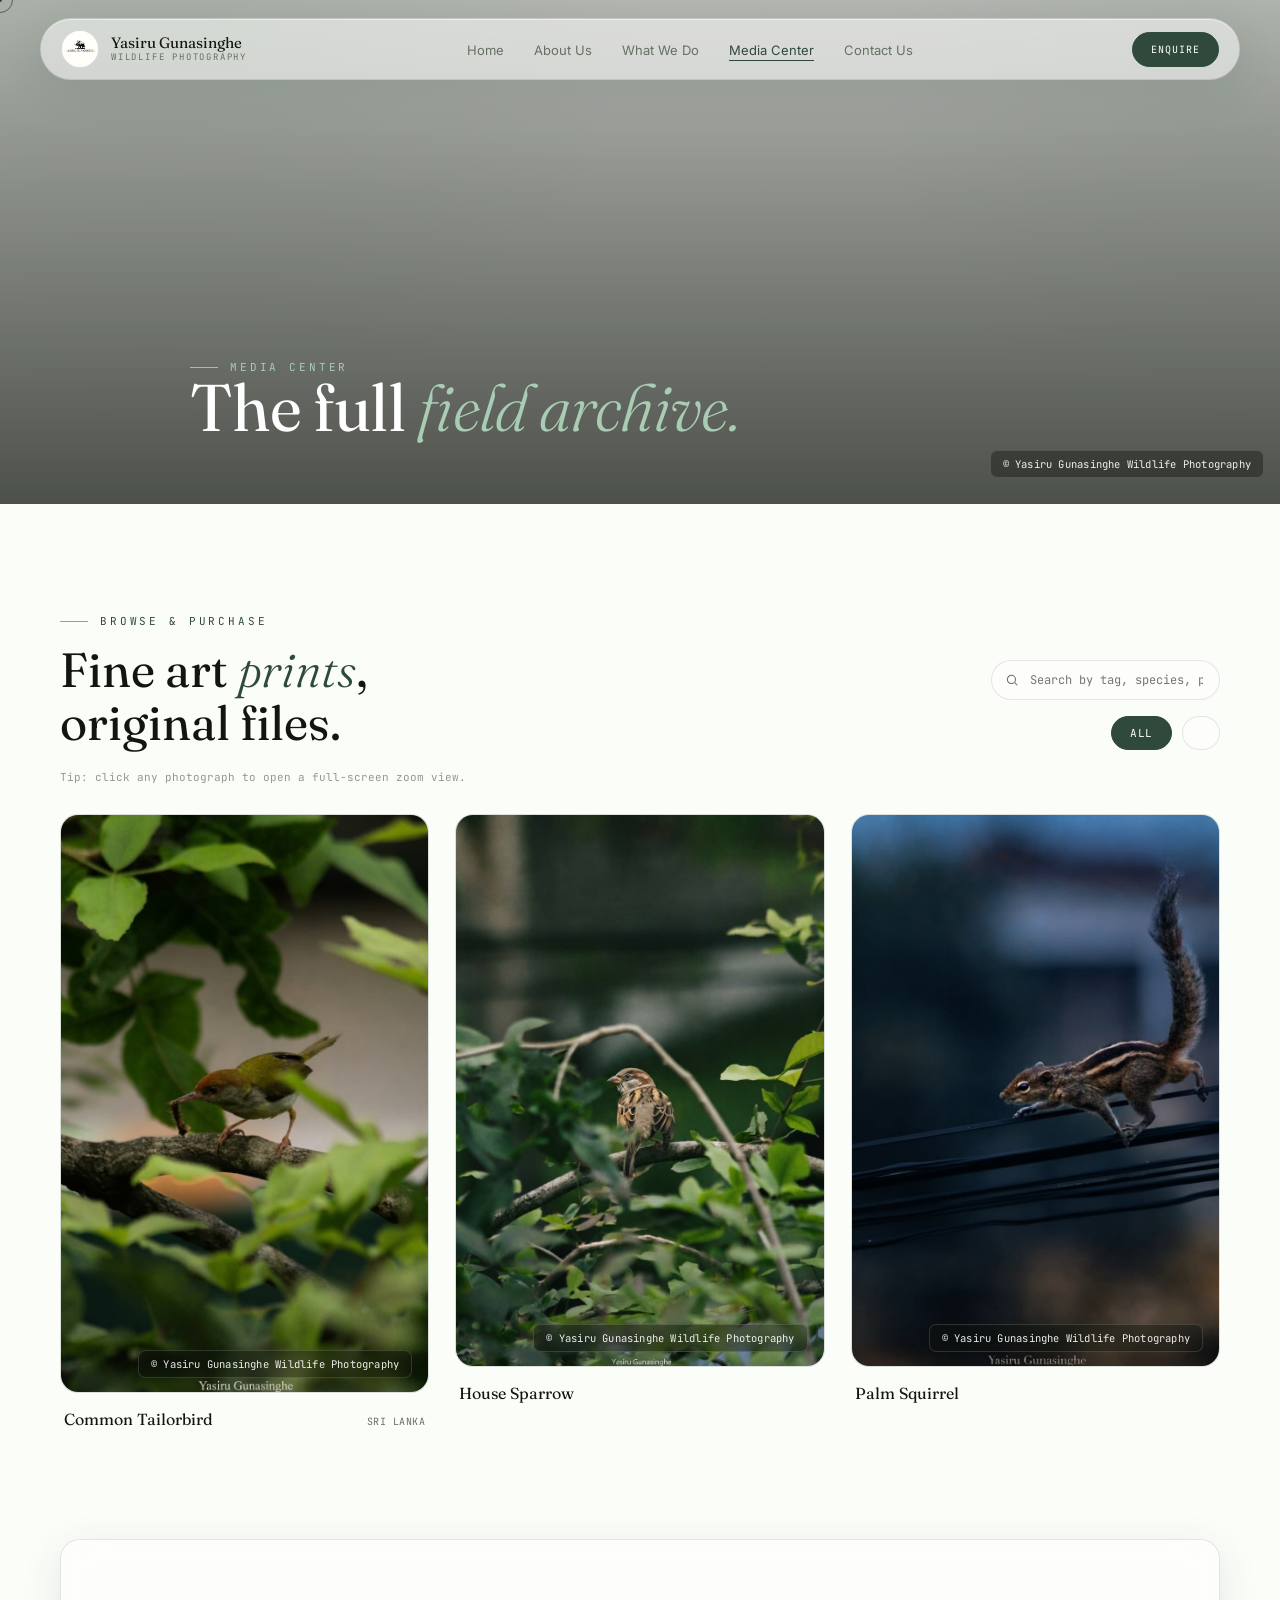
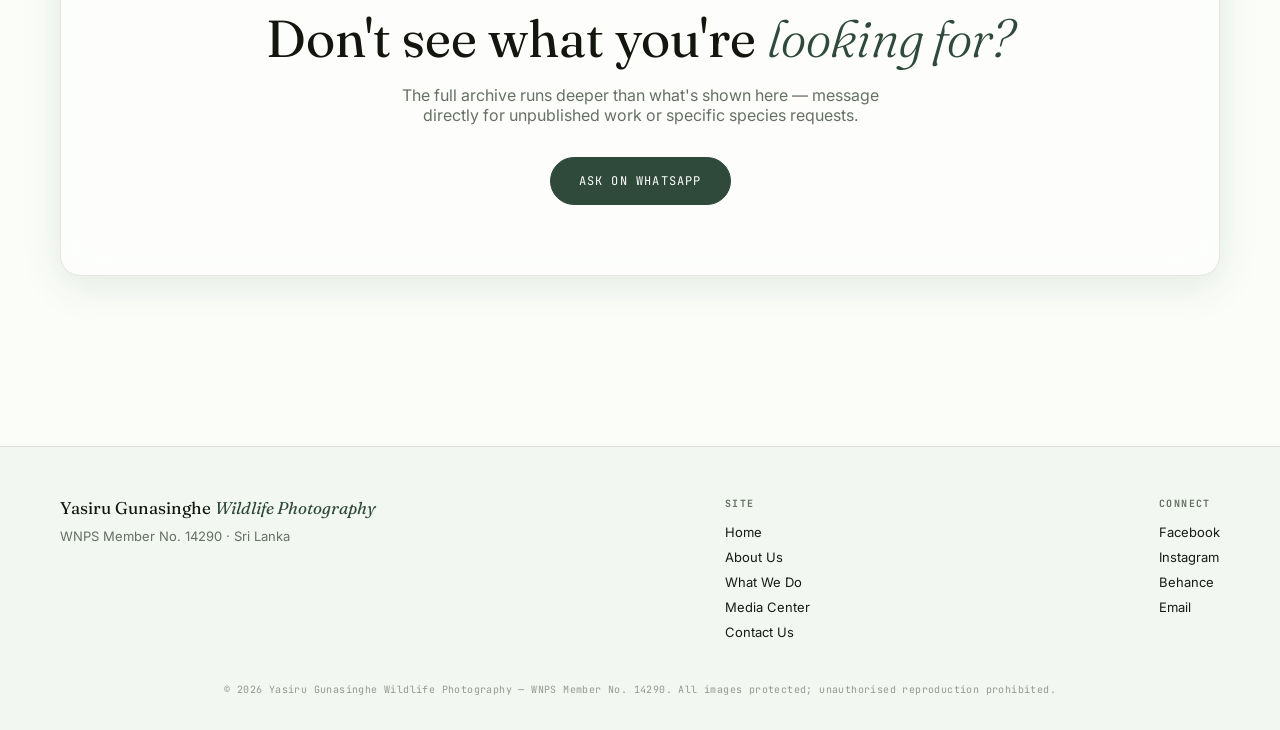
==== gallery.html @ cbe67a39 "Add files via upload" ====
<!DOCTYPE html>
<html lang="en">
<head>
<meta charset="UTF-8">
<meta name="viewport" content="width=device-width, initial-scale=1.0">
<title>Media Center | Yasiru Gunasinghe Wildlife Photography</title>
<meta name="description" content="Browse the full wildlife photography gallery by Yasiru Gunasinghe — Sri Lankan leopards, elephants and birdlife. Click any photo to zoom, then buy via WhatsApp.">
<link rel="canonical" href="https://www.yasirugunasinghe.com/gallery.html">
<link rel="icon" type="image/jpeg" href="Yash Wild Photography logo.jpg">
<link rel="preconnect" href="https://fonts.googleapis.com">
<link rel="preconnect" href="https://fonts.gstatic.com" crossorigin>
<link href="https://fonts.googleapis.com/css2?family=Fraunces:ital,opsz,wght@0,9..144,300;0,9..144,400;0,9..144,500;0,9..144,600;1,9..144,400;1,9..144,500&family=Inter:wght@300;400;500;600&family=JetBrains+Mono:wght@300;400;500&display=swap" rel="stylesheet">
<link rel="stylesheet" href="assets/css/style.css">
</head>
<body data-whatsapp-number="14028087890">

<div class="bg-wash"></div>
<div class="cursor-ring" id="cursorRing"></div>
<div class="cursor-dot" id="cursorDot"></div>

<!-- ============ NAVIGATION (same on every page — edit consistently) ============ -->
<header>
  <div class="navbar glass">
    <a href="index.html" class="brand">
      <div class="logo-slot"><img src="Yash Wild Photography logo.jpg"></div>
      <div class="brand-name">Yasiru Gunasinghe<span>Wildlife Photography</span></div>
    </a>
    <nav>
      <ul>
        <li><a href="index.html">Home</a></li>
        <li><a href="about.html">About Us</a></li>
        <li><a href="what-we-do.html">What We Do</a></li>
        <li><a href="gallery.html" class="active">Media Center</a></li>
        <li><a href="contact.html">Contact Us</a></li>
      </ul>
    </nav>
    <a href="contact.html" class="btn small primary">Enquire</a>
    <button class="nav-toggle" id="navToggle" aria-label="Menu"><span></span></button>
  </div>
</header>

<div class="mobile-menu" id="mobileMenu">
  <a href="index.html">Home</a>
  <a href="about.html">About Us</a>
  <a href="what-we-do.html">What We Do</a>
  <a href="gallery.html" class="active">Media Center</a>
  <a href="contact.html">Contact Us</a>
</div>

<!-- ============ PAGE HERO — EDIT: banner image, eyebrow, headline ============ -->
<section class="hero-pagehead" style="background-image:url('https://images.unsplash.com/photo-1552410260-0fd9b577afa6?q=80&w=1800&auto=format&fit=crop');">
  <div class="hero-content">
    <div class="wrap">
      <div class="eyebrow on-dark">MEDIA CENTER</div>
      <h1 class="headline">The full <em>field archive.</em></h1>
    </div>
  </div>
</section>

<section class="section-pad">
  <div class="wrap">
    <div class="gallery-toolbar reveal">
      <div class="section-head" style="margin-bottom:0;">
        <div class="eyebrow">BROWSE &amp; PURCHASE</div>
        <h2>Fine art <em>prints</em>,<br>original files.</h2>
      </div>
      <div style="display:flex;flex-direction:column;gap:16px;align-items:flex-end;">
        <div class="search-row">
          <svg viewBox="0 0 24 24" fill="none" stroke="currentColor" stroke-width="1.8"><circle cx="11" cy="11" r="7"/><path d="M21 21l-4.3-4.3"/></svg>
          <input type="text" id="gallerySearch" placeholder="Search by tag, species, park…">
        </div>
        <!-- Filter buttons are generated automatically from each photo's data-photo-category below -->
        <div class="filters" id="filters"></div>
      </div>
    </div>

    <p style="font-family:var(--mono);font-size:11px;color:var(--mist-soft);margin:-30px 0 30px;">Tip: click any photograph to open a full-screen zoom view.</p>

    <!-- ============================================================
         GALLERY GRID
         TO ADD A PHOTO: copy one <article class="photo-card">…</article>
         block below, edit the image src/alt and every data-photo-*
         attribute (title, id, location, price, category, tags). The
         watermark and click-to-zoom lightbox both work automatically
         — nothing else to wire up.
         ============================================================ -->
    <div class="gallery-grid" id="galleryGrid">

      <!-- ---- PHOTO CARD 1 ---- -->
      <article class="photo-card" data-size="tall">
        <div class="photo-frame lightbox-item"
             data-photo-title="Common Tailorbird"
             data-photo-location="Sri Lanka"
            
             data-photo-id="YG-001">
          <img src="Common Tailorbird.jpg" alt="Common Tailorbird">
          <div class="overlay-top">
            <span class="id-tag">YG-001</span>
            <span class="protected-tag"><svg viewBox="0 0 24 24" fill="none" stroke="currentColor" stroke-width="1.8"><path d="M12 2l7 4v6c0 5-3.4 8-7 10-3.6-2-7-5-7-10V6l7-4z"/></svg>PROTECTED</span>
          </div>
          <div class="media-overlay">
            <div class="overlay-info">
              <h3>Common Tailorbird</h3>
              <div class="overlay-meta">Sri Lanka</div>
              <div class="buy-row">
               
                <button class="buy-btn" type="button" data-photo-title="Common Tailorbird" data-photo-id="YG-001" data-photo-location="Sri Lanka">
                  <svg viewBox="0 0 24 24" fill="currentColor" width="13" height="13"><path d="M12.04 2C6.58 2 2.13 6.45 2.13 11.91c0 1.75.46 3.45 1.33 4.95L2.05 22l5.28-1.38a9.87 9.87 0 004.71 1.2h.01c5.46 0 9.91-4.45 9.91-9.91 0-2.65-1.03-5.14-2.9-7.01A9.82 9.82 0 0012.04 2z"/></svg>
                  Buy Now
                </button>
              </div>
            </div>
          </div>
        </div>
        <div class="photo-caption"><span class="cap-title">Common Tailorbird</span><span class="cap-loc">Sri Lanka </span></div>
      </article>

      <!-- ---- PHOTO CARD 2 ---- -->
      <article class="photo-card">
        <div class="photo-frame lightbox-item"
             data-photo-title="House Sparrow"
             data-photo-location="Sri Lanka"
            
             data-photo-id="YG-002">
          <img src="House Sparrow.jpg" alt="House Sparrow">
          <div class="overlay-top">
            <span class="id-tag">YG-002</span>
            <span class="protected-tag"><svg viewBox="0 0 24 24" fill="none" stroke="currentColor" stroke-width="1.8"><path d="M12 2l7 4v6c0 5-3.4 8-7 10-3.6-2-7-5-7-10V6l7-4z"/></svg>PROTECTED</span>
          </div>
          <div class="media-overlay">
            <div class="overlay-info">
              <h3>House Sparrow</h3>
              <div class="overlay-meta">Sri Lanka</div>
              <div class="buy-row">
              
                <button class="buy-btn" type="button" data-photo-title="House Sparrowk" data-photo-id="YG-002" data-photo-location="Sri Lanka">
                  <svg viewBox="0 0 24 24" fill="currentColor" width="13" height="13"><path d="M12.04 2C6.58 2 2.13 6.45 2.13 11.91c0 1.75.46 3.45 1.33 4.95L2.05 22l5.28-1.38a9.87 9.87 0 004.71 1.2h.01c5.46 0 9.91-4.45 9.91-9.91 0-2.65-1.03-5.14-2.9-7.01A9.82 9.82 0 0012.04 2z"/></svg>
                  Buy Now
                </button>
              </div>
            </div>
          </div>
        </div>
        <div class="photo-caption"><span class="cap-title">House Sparrow</span><span class="cap-loc"></span></div>
      </article>

      <!-- ---- PHOTO CARD 3 ---- -->
      <article class="photo-card">
        <div class="photo-frame lightbox-item"
             data-photo-title="Palm Squirrel"
             data-photo-location=" Sri Lanka"
           
             data-photo-id="YG-003">
          <img src="Palm Squirrel.jpeg" alt="Palm Squirrel">
          <div class="overlay-top">
            <span class="id-tag">YG-003</span>
            <span class="protected-tag"><svg viewBox="0 0 24 24" fill="none" stroke="currentColor" stroke-width="1.8"><path d="M12 2l7 4v6c0 5-3.4 8-7 10-3.6-2-7-5-7-10V6l7-4z"/></svg>PROTECTED</span>
          </div>
          <div class="media-overlay">
            <div class="overlay-info">
              <h3>Palm Squirrel</h3>
              <div class="overlay-meta">Sri Lanka</div>
              <div class="buy-row">
               
                <button class="buy-btn" type="button" data-photo-title="Palm Squirrel" data-photo-id="YG-003" data-photo-location=" Sri Lanka">
                  <svg viewBox="0 0 24 24" fill="currentColor" width="13" height="13"><path d="M12.04 2C6.58 2 2.13 6.45 2.13 11.91c0 1.75.46 3.45 1.33 4.95L2.05 22l5.28-1.38a9.87 9.87 0 004.71 1.2h.01c5.46 0 9.91-4.45 9.91-9.91 0-2.65-1.03-5.14-2.9-7.01A9.82 9.82 0 0012.04 2z"/></svg>
                  Buy Now
                </button>
              </div>
            </div>
          </div>
        </div>
        <div class="photo-caption"><span class="cap-title">Palm Squirrel</span><span class="cap-loc"></span></div>
      </article>

    
    </div>

    <div class="empty-state" id="galleryEmptyState" style="display:none;">No photographs match that search — try a different keyword or tag.</div>
  </div>
</section>


















<!-- ============ CTA — EDIT: heading, subtext, WhatsApp message ============ -->
<section class="section-pad" style="padding-top:0;">
  <div class="wrap">
    <div class="cta-panel glass reveal">
      <h2>Don't see what you're <em>looking for?</em></h2>
      <p>The full archive runs deeper than what's shown here — message directly for unpublished work or specific species requests.</p>
      <div class="cta-actions">
        <a class="btn primary" href="#" data-whatsapp-msg="Hello Yasiru, I'm looking for a specific wildlife photo that may not be published on your site yet.">Ask on WhatsApp</a>
      </div>
    </div>
  </div>
</section>

<!-- ============ FOOTER (same on every page — edit consistently) ============ -->
<footer>
  <div class="wrap">
    <div class="footer-grid">
      <div>
        <div class="footer-brand">Yasiru Gunasinghe <em>Wildlife Photography</em></div>
        <p style="color:var(--mist);font-size:13px;margin-top:10px;max-width:260px;">WNPS Member No. 14290 &middot; Sri Lanka</p>
      </div>
      <div class="footer-col">
        <h5>Site</h5>
        <a href="index.html">Home</a>
        <a href="about.html">About Us</a>
        <a href="what-we-do.html">What We Do</a>
        <a href="gallery.html">Media Center</a>
        <a href="contact.html">Contact Us</a>
      </div>
      <div class="footer-col">
        <h5>Connect</h5>
        <a href="https://www.facebook.com/profile.php?id=100081124653240" target="_blank" rel="noopener">Facebook</a>
        <a href="https://www.instagram.com/Yasiru_Gunasinghe" target="_blank" rel="noopener">Instagram</a>
        <a href="https://www.behance.net/yasiruphotogr" target="_blank" rel="noopener">Behance</a>
        <a href="mailto:yashphotography.lk0@gmail.com">Email</a>
      </div>
    </div>
    <div class="footer-note">&copy; <span class="js-year"></span> Yasiru Gunasinghe Wildlife Photography — WNPS Member No. 14290. All images protected; unauthorised reproduction prohibited.</div>
  </div>
</footer>

<script src="assets/js/main.js"></script>
</body>
</html>
---- assets/css/style.css ----
/* ==========================================================================
   Yasiru Gunasinghe Wildlife Photography — shared stylesheet
   Palette: light green / white / black · liquid glass (glassmorphism)
   ========================================================================== */

:root{
  --green-deep:   #2F4A3B;
  --green:        #7FAE8C;
  --green-mid:    #A9CDB4;
  --green-light:  #E3F1E6;
  --black:        #12160F;
  --ink:          #171B15;
  --mist:         #667064;
  --mist-soft:    #93998F;
  --white:        #FBFDF9;
  --paper:        #F3F7F1;

  --glass-fill:      rgba(255,255,255,0.55);
  --glass-fill-soft: rgba(255,255,255,0.38);
  --glass-border:    rgba(23,27,21,0.10);
  --glass-shadow:    0 10px 40px rgba(23,60,38,0.10);

  --glass-fill-dark:   rgba(18,22,15,0.42);
  --glass-border-dark: rgba(255,255,255,0.18);

  --display: 'Fraunces', serif;
  --body: 'Inter', sans-serif;
  --mono: 'JetBrains Mono', monospace;

  --radius: 20px;
  --radius-sm: 12px;
  --container: 1240px;
}

*{margin:0;padding:0;box-sizing:border-box;}
html{scroll-behavior:smooth;}

body{
  background:var(--white);
  color:var(--ink);
  font-family:var(--body);
  overflow-x:hidden;
  -webkit-font-smoothing:antialiased;
  cursor:none;
}
@media (hover:none), (pointer:coarse){ body{cursor:auto;} }

a{color:inherit;text-decoration:none;}
ul{list-style:none;}
img{max-width:100%;display:block;-webkit-user-drag:none;user-select:none;}
button{font-family:inherit;}
::selection{background:rgba(127,174,140,0.35);}

.wrap{max-width:var(--container);margin:0 auto;padding:0 40px;}
section{position:relative;}

/* background texture wash */
.bg-wash{
  position:fixed;inset:0;z-index:-1;pointer-events:none;
  background:
    radial-gradient(900px circle at 12% -6%, rgba(127,174,140,0.16), transparent 55%),
    radial-gradient(700px circle at 96% 10%, rgba(127,174,140,0.10), transparent 50%),
    var(--white);
}

/* ---------- custom cursor ---------- */
.cursor-ring{
  position:fixed;top:0;left:0;width:26px;height:26px;
  border:1px solid rgba(23,27,21,0.55);
  border-radius:50%;pointer-events:none;z-index:9999;
  transform:translate(-50%,-50%);
  transition:width .25s ease,height .25s ease,border-color .25s ease,background .25s ease;
}
.cursor-ring::before{
  content:'';position:absolute;top:50%;left:50%;width:3px;height:3px;
  background:var(--green-deep);border-radius:50%;transform:translate(-50%,-50%);
}
.cursor-ring.hovered{width:58px;height:58px;background:rgba(127,174,140,0.14);border-color:var(--green);}
.cursor-ring.on-dark{border-color:rgba(255,255,255,0.7);}
.cursor-ring.on-dark::before{background:#fff;}
.cursor-dot{position:fixed;top:0;left:0;width:4px;height:4px;background:var(--green-deep);border-radius:50%;pointer-events:none;z-index:9999;transform:translate(-50%,-50%);}
@media (hover:none), (pointer:coarse){ .cursor-ring,.cursor-dot{display:none;} }

/* ---------- glass utility ---------- */
.glass{
  background:var(--glass-fill);
  backdrop-filter:blur(20px) saturate(140%);
  -webkit-backdrop-filter:blur(20px) saturate(140%);
  border:1px solid var(--glass-border);
  border-radius:var(--radius);
  box-shadow:var(--glass-shadow), inset 0 1px 0 rgba(255,255,255,0.5);
  position:relative;overflow:hidden;
}
.glass::after{
  content:'';position:absolute;inset:0;pointer-events:none;
  background:radial-gradient(380px circle at var(--mx,50%) var(--my,50%), rgba(127,174,140,0.20), transparent 60%);
  opacity:0;transition:opacity .35s ease;
}
.glass:hover::after{opacity:1;}
.glass-dark{
  background:var(--glass-fill-dark);
  backdrop-filter:blur(18px) saturate(140%);
  -webkit-backdrop-filter:blur(18px) saturate(140%);
  border:1px solid var(--glass-border-dark);
  color:#fff;
}
.glass-dark::after{background:radial-gradient(380px circle at var(--mx,50%) var(--my,50%), rgba(255,255,255,0.14), transparent 60%);}

/* ---------- eyebrow / headings ---------- */
.eyebrow{
  font-family:var(--mono);font-size:11px;letter-spacing:.26em;text-transform:uppercase;
  color:var(--green-deep);display:flex;align-items:center;gap:12px;
}
.eyebrow::before{content:'';width:28px;height:1px;background:var(--green);display:inline-block;}
.eyebrow.on-dark{color:var(--green-mid);}
.eyebrow.on-dark::before{background:rgba(255,255,255,0.5);}

.section-head{max-width:640px;margin-bottom:50px;}
.section-head h2{font-family:var(--display);font-weight:400;font-size:clamp(30px,4vw,48px);margin-top:16px;line-height:1.1;color:var(--black);}
.section-head h2 em{font-style:italic;color:var(--green-deep);font-weight:300;}
.section-head p{color:var(--mist);font-weight:400;margin-top:16px;line-height:1.7;}
.section-pad{padding:110px 0;}
@media (max-width:720px){ .section-pad{padding:76px 0;} .wrap{padding:0 22px;} }

/* ---------- buttons ---------- */
.btn{
  display:inline-flex;align-items:center;gap:10px;padding:15px 28px;border-radius:100px;
  font-family:var(--mono);font-size:12px;letter-spacing:.1em;text-transform:uppercase;
  border:1px solid var(--glass-border);background:rgba(255,255,255,0.5);color:var(--ink);
  transition:all .35s ease;cursor:pointer;
}
.btn:hover{background:#fff;border-color:var(--green);box-shadow:0 8px 30px rgba(127,174,140,0.30);transform:translateY(-1px);}
.btn.primary{background:var(--green-deep);color:#fff;border-color:var(--green-deep);}
.btn.primary:hover{background:#26402f;box-shadow:0 10px 34px rgba(47,74,59,0.35);}
.btn.on-dark{background:rgba(255,255,255,0.12);color:#fff;border-color:rgba(255,255,255,0.3);}
.btn.on-dark:hover{background:rgba(255,255,255,0.22);}
.btn.small{padding:10px 18px;font-size:10px;}
.btn svg{width:14px;height:14px;}

/* ============================================================
   NAV
   ============================================================ */
header{position:fixed;top:0;left:0;right:0;z-index:100;padding:18px 0;display:flex;justify-content:center;}
.navbar{width:calc(100% - 80px);max-width:1200px;display:flex;align-items:center;justify-content:space-between;padding:11px 20px;border-radius:100px;}
.brand{display:flex;align-items:center;gap:12px;}
.logo-slot{
  width:38px;height:38px;border-radius:50%;border:1px solid var(--glass-border);
  display:flex;align-items:center;justify-content:center;overflow:hidden;flex-shrink:0;
  font-family:var(--display);font-style:italic;font-size:15px;background:rgba(255,255,255,0.6);color:var(--green-deep);
}
.logo-slot img{width:100%;height:100%;object-fit:cover;}
.brand-name{font-family:var(--display);font-size:15px;color:var(--black);line-height:1.1;}
.brand-name span{display:block;font-family:var(--mono);font-size:9px;letter-spacing:.2em;color:var(--mist);text-transform:uppercase;margin-top:2px;}
nav ul{display:flex;gap:30px;}
nav a{font-size:13px;color:var(--mist);position:relative;padding-bottom:3px;transition:color .3s ease;}
nav a:hover, nav a.active{color:var(--green-deep);}
nav a::after{content:'';position:absolute;left:0;bottom:0;width:0;height:1px;background:var(--green-deep);transition:width .3s ease;}
nav a:hover::after, nav a.active::after{width:100%;}
.nav-toggle{display:none;width:38px;height:38px;border-radius:50%;border:1px solid var(--glass-border);align-items:center;justify-content:center;cursor:pointer;background:transparent;}
.nav-toggle span,.nav-toggle span::before,.nav-toggle span::after{content:'';display:block;width:16px;height:1px;background:var(--ink);position:relative;}
.nav-toggle span::before{position:absolute;top:-5px;}
.nav-toggle span::after{position:absolute;top:5px;}
.mobile-menu{position:fixed;inset:0;z-index:99;background:rgba(251,253,249,0.97);backdrop-filter:blur(20px);display:flex;flex-direction:column;align-items:center;justify-content:center;gap:28px;opacity:0;pointer-events:none;transition:opacity .4s ease;}
.mobile-menu.open{opacity:1;pointer-events:all;}
.mobile-menu a{font-family:var(--display);font-size:26px;color:var(--ink);}
.mobile-menu a.active{color:var(--green-deep);font-style:italic;}
@media (max-width:820px){
  nav ul{display:none;}
  .nav-toggle{display:flex;}
  .navbar{width:calc(100% - 32px);padding:9px 16px;}
}

/* ============================================================
   HERO (with background wildlife image)
   ============================================================ */
.hero-bg{
  min-height:100vh;position:relative;display:flex;align-items:flex-end;
  background-size:cover;background-position:center;
}
.hero-bg::before{
  content:'';position:absolute;inset:0;
  background:linear-gradient(180deg, rgba(18,22,15,0.35) 0%, rgba(18,22,15,0.20) 40%, rgba(18,22,15,0.78) 100%);
}
.hero-content{position:relative;z-index:2;padding:0 0 90px;width:100%;color:#fff;}
.hero-content .wrap{max-width:980px;}
h1.headline{font-family:var(--display);font-weight:400;font-size:clamp(40px,7.2vw,92px);line-height:1.0;letter-spacing:-0.01em;}
h1.headline em{font-style:italic;font-weight:300;color:var(--green-mid);}
.hero-sub{margin-top:24px;max-width:540px;font-size:16px;line-height:1.75;font-weight:300;color:rgba(255,255,255,0.86);}
.hero-actions{margin-top:38px;display:flex;gap:16px;flex-wrap:wrap;}
.hero-pagehead{
  min-height:56vh;display:flex;align-items:flex-end;background-size:cover;background-position:center;position:relative;
}
.hero-pagehead::before{content:'';position:absolute;inset:0;background:linear-gradient(180deg, rgba(18,22,15,0.30) 0%, rgba(18,22,15,0.75) 100%);}
.hero-pagehead .hero-content{padding-bottom:64px;}
.hero-pagehead h1.headline{font-size:clamp(34px,6vw,66px);}

/* ---------- stats strip ---------- */
.stats-strip{display:grid;grid-template-columns:repeat(4,1fr);}
.stat{padding:34px 26px;border-right:1px solid var(--glass-border);}
.stat:last-child{border-right:none;}
.stat .num{font-family:var(--display);font-size:34px;font-style:italic;color:var(--green-deep);}
.stat .lbl{font-family:var(--mono);font-size:10px;letter-spacing:.12em;text-transform:uppercase;color:var(--mist);margin-top:8px;}
@media (max-width:820px){ .stats-strip{grid-template-columns:repeat(2,1fr);} .stat:nth-child(2){border-right:none;} }

/* ============================================================
   ABOUT
   ============================================================ */
.about-grid{display:grid;grid-template-columns:0.85fr 1.15fr;gap:60px;align-items:start;}
.portrait-frame{border-radius:22px;overflow:hidden;position:relative;border:1px solid var(--glass-border);aspect-ratio:4/5;}
.portrait-frame img{width:100%;height:100%;object-fit:cover;}
.portrait-frame .frame-corner{position:absolute;width:22px;height:22px;border-color:rgba(255,255,255,0.85);}
.frame-tl{top:14px;left:14px;border-top:1px solid;border-left:1px solid;}
.frame-br{bottom:14px;right:14px;border-bottom:1px solid;border-right:1px solid;}
.about-copy p{color:var(--mist);font-weight:400;line-height:1.85;font-size:15.5px;margin-bottom:18px;}
.about-copy p strong{color:var(--ink);font-weight:600;}
.wnps-badge{margin-top:28px;padding:22px 26px;display:flex;align-items:center;gap:18px;}
.wnps-ring{width:56px;height:56px;border-radius:50%;border:1px solid var(--glass-border);display:flex;align-items:center;justify-content:center;flex-shrink:0;font-family:var(--display);font-style:italic;font-size:20px;color:var(--green-deep);position:relative;background:var(--green-light);overflow:hidden;}
.wnps-ring::before{content:'';position:absolute;inset:5px;border:1px dashed rgba(47,74,59,0.3);border-radius:50%;pointer-events:none;}
.wnps-ring img{width:100%;height:100%;object-fit:cover;border-radius:50%;}
.wnps-text .label{font-family:var(--mono);font-size:10px;letter-spacing:.16em;text-transform:uppercase;color:var(--mist);}
.wnps-text .name{font-family:var(--display);font-size:16px;margin-top:4px;color:var(--black);}
.wnps-text .id{font-family:var(--mono);font-size:12px;color:var(--green-deep);margin-top:3px;}
.social-row{margin-top:30px;display:flex;gap:12px;flex-wrap:wrap;}
.social-pill{display:flex;align-items:center;gap:9px;padding:11px 20px;border-radius:100px;font-family:var(--mono);font-size:11px;}
.social-pill svg{width:14px;height:14px;color:var(--green-deep);}

.timeline{margin-top:60px;display:grid;grid-template-columns:repeat(4,1fr);gap:20px;}
.timeline-item{padding:26px 22px;}
.timeline-item .yr{font-family:var(--mono);font-size:11px;color:var(--green-deep);letter-spacing:.1em;}
.timeline-item h4{font-family:var(--display);font-size:18px;margin:12px 0 8px;}
.timeline-item p{color:var(--mist);font-size:13.5px;line-height:1.6;}
@media (max-width:1000px){ .about-grid{grid-template-columns:1fr;} .timeline{grid-template-columns:repeat(2,1fr);} }

/* ============================================================
   SERVICES ("What We Do")
   ============================================================ */
.services-grid{display:grid;grid-template-columns:repeat(3,1fr);gap:24px;}
.service-card{padding:36px 30px;}
.service-card .icon{width:52px;height:52px;border-radius:16px;background:var(--green-light);display:flex;align-items:center;justify-content:center;margin-bottom:22px;}
.service-card .icon svg{width:24px;height:24px;color:var(--green-deep);}
.service-card h3{font-family:var(--display);font-size:22px;font-weight:400;margin-bottom:12px;color:var(--black);}
.service-card p{color:var(--mist);font-size:14.5px;line-height:1.75;}
.service-card ul{margin-top:16px;}
.service-card li{font-family:var(--mono);font-size:11px;color:var(--green-deep);padding:6px 0;border-top:1px solid var(--glass-border);letter-spacing:.03em;}
@media (max-width:900px){ .services-grid{grid-template-columns:1fr;} }

.process-strip{display:grid;grid-template-columns:repeat(4,1fr);gap:20px;margin-top:60px;}
.process-step{padding:24px 20px;text-align:left;}
.process-step .n{font-family:var(--display);font-style:italic;font-size:26px;color:var(--green-mid);}
.process-step h4{font-family:var(--display);font-size:16px;margin:10px 0 6px;}
.process-step p{color:var(--mist);font-size:13px;line-height:1.6;}
@media (max-width:820px){ .process-strip{grid-template-columns:repeat(2,1fr);} }

/* ============================================================
   GALLERY / MEDIA CENTER
   ============================================================ */
.gallery-toolbar{display:flex;justify-content:space-between;align-items:flex-end;flex-wrap:wrap;gap:24px;margin-bottom:50px;}
.filters{display:flex;gap:10px;flex-wrap:wrap;}
.filter-btn{padding:9px 18px;border-radius:100px;border:1px solid var(--glass-border);font-family:var(--mono);font-size:11px;letter-spacing:.06em;text-transform:uppercase;color:var(--mist);background:rgba(255,255,255,0.5);cursor:pointer;transition:all .3s ease;}
.filter-btn:hover{color:var(--green-deep);border-color:var(--green);}
.filter-btn.active{background:var(--green-deep);color:#fff;border-color:var(--green-deep);}

.search-row{position:relative;max-width:280px;width:100%;}
.search-row input{
  width:100%;padding:11px 16px 11px 38px;border-radius:100px;border:1px solid var(--glass-border);
  background:rgba(255,255,255,0.5);font-family:var(--mono);font-size:12px;color:var(--ink);outline:none;
}
.search-row input:focus{border-color:var(--green);}
.search-row svg{position:absolute;left:14px;top:50%;transform:translateY(-50%);width:14px;height:14px;color:var(--mist);}

.gallery-grid{display:grid;grid-template-columns:repeat(3,1fr);gap:26px;}
.photo-card{display:flex;flex-direction:column;opacity:0;transform:translateY(24px);transition:opacity .7s cubic-bezier(.16,1,.3,1), transform .7s cubic-bezier(.16,1,.3,1);}
.photo-card.in-view{opacity:1;transform:translateY(0);}
.photo-card[data-size="tall"]{grid-row:span 2;}
.photo-card:hover{transform:translateY(-6px);}

.photo-frame{position:relative;border-radius:18px;overflow:hidden;border:1px solid var(--glass-border);flex:1;min-height:250px;background:var(--paper);cursor:pointer;}
.photo-frame img{width:100%;height:100%;object-fit:cover;display:block;transition:transform .6s cubic-bezier(.16,1,.3,1);}
.photo-card:hover .photo-frame img{transform:scale(1.045);}

/* ==========================================================================
   GLOBAL AUTOMATIC WATERMARK
   Applied purely in CSS to every image frame on the site — hero banners,
   the portrait, and every gallery photo. Nothing needs to be added per
   image; any element with one of the classes below gets the stamp
   automatically. To change the watermark text, edit the two lines
   marked "WATERMARK TEXT" below (search this file for that phrase).
   ========================================================================== */
.photo-frame,
.portrait-frame,
.hero-bg,
.hero-pagehead{ position:relative; } /* required so the stamp can be positioned inside */

.photo-frame::after,
.portrait-frame::after,
.hero-bg::after,
.hero-pagehead::after{
  content:"© Yasiru Gunasinghe Wildlife Photography";     /* <-- WATERMARK TEXT (1/2) */
  position:absolute;
  bottom:14px; right:16px;
  z-index:5;
  font-family:var(--mono);
  font-size:10.5px;
  letter-spacing:.02em;
  color:rgba(255,255,255,0.92);
  background:rgba(15,20,13,0.4);
  backdrop-filter:blur(6px);-webkit-backdrop-filter:blur(6px);
  padding:6px 12px;
  border-radius:7px;
  border:1px solid rgba(255,255,255,0.14);
  pointer-events:none;
  white-space:nowrap;
}
/* Hero banners sit lower in the viewport, so nudge their stamp up slightly */
.hero-bg::after,
.hero-pagehead::after{ bottom:26px; }
@media (max-width:560px){
  .photo-frame::after,
  .portrait-frame::after,
  .hero-bg::after,
  .hero-pagehead::after{ font-size:9px; padding:5px 9px; }
}
.media-overlay{position:absolute;inset:0;background:linear-gradient(180deg, transparent 40%, rgba(15,20,13,0.86) 100%);opacity:0;transition:opacity .4s ease;display:flex;flex-direction:column;justify-content:flex-end;padding:22px;}
.photo-card:hover .media-overlay{opacity:1;}
.overlay-top{position:absolute;top:16px;left:16px;right:16px;display:flex;justify-content:space-between;align-items:flex-start;opacity:0;transition:opacity .4s ease;}
.photo-card:hover .overlay-top{opacity:1;}
.id-tag{font-family:var(--mono);font-size:10px;letter-spacing:.08em;padding:6px 12px;border-radius:100px;background:rgba(15,20,13,0.5);backdrop-filter:blur(8px);border:1px solid rgba(255,255,255,0.2);color:#fff;}
.protected-tag{font-family:var(--mono);font-size:9px;letter-spacing:.08em;color:#dfe8dd;display:flex;align-items:center;gap:5px;padding:6px 10px;border-radius:100px;background:rgba(15,20,13,0.5);backdrop-filter:blur(8px);border:1px solid rgba(255,255,255,0.14);}
.protected-tag svg{width:10px;height:10px;}
.overlay-info h3{font-family:var(--display);font-size:19px;font-weight:400;color:#fff;margin-bottom:6px;}
.overlay-meta{font-family:var(--mono);font-size:10.5px;color:var(--green-mid);letter-spacing:.04em;margin-bottom:10px;}
.hashtags{display:flex;flex-wrap:wrap;gap:6px;margin-bottom:16px;}
.hashtags span{font-family:var(--mono);font-size:9.5px;color:#cfe0d1;background:rgba(255,255,255,0.08);padding:3px 9px;border-radius:100px;}
.buy-row{display:flex;align-items:center;justify-content:space-between;gap:10px;}
.price-tag{font-family:var(--mono);font-size:13px;color:#fff;}
.buy-btn{display:flex;align-items:center;gap:8px;padding:10px 18px;border-radius:100px;background:var(--green);color:#0f1a13;font-family:var(--mono);font-size:10.5px;letter-spacing:.06em;text-transform:uppercase;border:none;cursor:pointer;transition:all .3s ease;white-space:nowrap;}
.buy-btn:hover{background:#94c2a0;box-shadow:0 0 24px rgba(127,174,140,0.5);transform:translateY(-1px);}
.buy-btn svg{width:13px;height:13px;}
.photo-caption{padding:16px 4px 0;display:flex;justify-content:space-between;align-items:baseline;}
.cap-title{font-family:var(--display);font-size:16px;color:var(--black);}
.cap-loc{font-family:var(--mono);font-size:10px;color:var(--mist);letter-spacing:.05em;text-transform:uppercase;}
.empty-state{grid-column:1/-1;padding:60px 20px;text-align:center;color:var(--mist);font-family:var(--mono);font-size:13px;}

@media (max-width:1000px){ .gallery-grid{grid-template-columns:repeat(2,1fr);} }
@media (max-width:640px){ .gallery-grid{grid-template-columns:1fr;} .photo-card[data-size="tall"]{grid-row:span 1;} }

/* ============================================================
   CONTACT
   ============================================================ */
.contact-grid{display:grid;grid-template-columns:1fr 1fr;gap:26px;}
.contact-card{padding:36px 32px;}
.contact-card h3{font-family:var(--display);font-size:22px;margin-bottom:10px;color:var(--black);}
.contact-card p{color:var(--mist);font-size:14px;line-height:1.7;margin-bottom:22px;}
.contact-links{display:flex;flex-direction:column;gap:12px;}
.contact-links a{display:flex;align-items:center;gap:12px;padding:14px 18px;border-radius:14px;border:1px solid var(--glass-border);background:rgba(255,255,255,0.5);font-family:var(--mono);font-size:12.5px;transition:all .3s ease;}
.contact-links a:hover{border-color:var(--green);background:#fff;transform:translateX(4px);}
.contact-links svg{width:16px;height:16px;color:var(--green-deep);flex-shrink:0;}
.contact-form{display:flex;flex-direction:column;gap:14px;}
.contact-form input, .contact-form textarea{
  padding:14px 16px;border-radius:12px;border:1px solid var(--glass-border);background:rgba(255,255,255,0.5);
  font-family:var(--body);font-size:14px;color:var(--ink);outline:none;resize:vertical;
}
.contact-form input:focus, .contact-form textarea:focus{border-color:var(--green);}
.contact-form label{font-family:var(--mono);font-size:10px;letter-spacing:.1em;text-transform:uppercase;color:var(--mist);margin-bottom:-6px;}
@media (max-width:900px){ .contact-grid{grid-template-columns:1fr;} }

/* ============================================================
   CTA PANEL (shared, e.g. before footer)
   ============================================================ */
.cta-panel{padding:70px 60px;text-align:center;}
.cta-panel h2{font-family:var(--display);font-size:clamp(28px,5vw,52px);font-weight:400;line-height:1.1;color:var(--black);}
.cta-panel h2 em{font-style:italic;color:var(--green-deep);font-weight:300;}
.cta-panel p{color:var(--mist);margin:18px auto 32px;max-width:480px;}
.cta-actions{display:flex;justify-content:center;gap:16px;flex-wrap:wrap;}
@media (max-width:720px){ .cta-panel{padding:50px 24px;} }

/* ============================================================
   FOOTER
   ============================================================ */
footer{padding:50px 0 34px;border-top:1px solid var(--glass-border);margin-top:60px;background:var(--paper);}
.footer-grid{display:flex;justify-content:space-between;align-items:flex-start;flex-wrap:wrap;gap:30px;}
.footer-brand{font-family:var(--display);font-size:17px;color:var(--black);}
.footer-brand em{font-style:italic;color:var(--green-deep);}
.footer-col h5{font-family:var(--mono);font-size:10px;letter-spacing:.14em;text-transform:uppercase;color:var(--mist);margin-bottom:14px;}
.footer-col a{display:block;font-size:13px;color:var(--ink);margin-bottom:9px;}
.footer-col a:hover{color:var(--green-deep);}
.footer-links{display:flex;gap:22px;flex-wrap:wrap;}
.footer-links a{font-family:var(--mono);font-size:11px;color:var(--mist);letter-spacing:.05em;}
.footer-links a:hover{color:var(--green-deep);}
.footer-note{font-family:var(--mono);font-size:10px;color:var(--mist-soft);margin-top:34px;text-align:center;letter-spacing:.04em;}

/* ---------- reveal on scroll ---------- */
.reveal{opacity:0;transform:translateY(28px);transition:opacity .9s cubic-bezier(.16,1,.3,1), transform .9s cubic-bezier(.16,1,.3,1);}
.reveal.in-view{opacity:1;transform:translateY(0);}

/* ---------- admin page ---------- */
.admin-shell{display:grid;grid-template-columns:1fr 1.1fr;gap:30px;align-items:start;}
.admin-form{padding:34px;display:flex;flex-direction:column;gap:16px;}
.admin-form h3{font-family:var(--display);font-size:22px;margin-bottom:4px;}
.admin-form .field{display:flex;flex-direction:column;gap:6px;}
.admin-form label{font-family:var(--mono);font-size:10px;letter-spacing:.1em;text-transform:uppercase;color:var(--mist);}
.admin-form input, .admin-form select, .admin-form textarea{
  padding:13px 15px;border-radius:12px;border:1px solid var(--glass-border);background:rgba(255,255,255,0.6);
  font-family:var(--body);font-size:13.5px;color:var(--ink);outline:none;
}
.admin-form input:focus, .admin-form select:focus, .admin-form textarea:focus{border-color:var(--green);}
.admin-form .hint{font-family:var(--mono);font-size:10.5px;color:var(--mist-soft);}
.admin-preview{padding:24px;}
.admin-list{margin-top:20px;display:flex;flex-direction:column;gap:10px;}
.admin-row{display:flex;align-items:center;justify-content:space-between;padding:12px 16px;border-radius:12px;border:1px solid var(--glass-border);background:rgba(255,255,255,0.5);font-family:var(--mono);font-size:12px;}
.admin-row button{border:none;background:transparent;color:#b34c4c;cursor:pointer;font-family:var(--mono);font-size:11px;text-transform:uppercase;}
.notice-banner{padding:14px 20px;border-radius:14px;font-family:var(--mono);font-size:11.5px;color:var(--green-deep);background:var(--green-light);border:1px solid rgba(127,174,140,0.35);margin-bottom:26px;line-height:1.6;}
@media (max-width:900px){ .admin-shell{grid-template-columns:1fr;} }

/* ============================================================
   LIGHTBOX — full-screen click-to-zoom modal
   ============================================================ */
.lightbox{
  position:fixed;inset:0;z-index:1000;
  display:flex;align-items:center;justify-content:center;
  opacity:0;pointer-events:none;
  transition:opacity .4s ease;
}
.lightbox.open{opacity:1;pointer-events:all;}
.lightbox-backdrop{
  position:absolute;inset:0;
  background:rgba(10,14,9,0.86);
  backdrop-filter:blur(6px);-webkit-backdrop-filter:blur(6px);
}
.lightbox-stage{
  position:relative;z-index:2;
  display:grid;grid-template-columns:1.4fr 1fr;
  gap:0;max-width:1100px;width:92%;max-height:86vh;
  border-radius:24px;overflow:hidden;
  box-shadow:0 40px 100px rgba(0,0,0,0.5);
  transform:scale(.96);transition:transform .4s cubic-bezier(.16,1,.3,1);
}
.lightbox.open .lightbox-stage{transform:scale(1);}
.lightbox-media{position:relative;background:#0d110b;display:flex;align-items:center;justify-content:center;border-radius:0;overflow:hidden;}
.lightbox-image{width:100%;height:100%;max-height:86vh;object-fit:contain;display:block;}
.lightbox-panel{padding:38px 34px;display:flex;flex-direction:column;overflow-y:auto;}
.lightbox-panel h3{font-family:var(--display);font-size:26px;font-weight:400;margin:14px 0 8px;color:#fff;}
.lightbox-panel .overlay-meta{color:var(--green-mid);margin-bottom:16px;}
.lightbox-panel .lb-desc{color:rgba(255,255,255,0.78);font-size:14px;line-height:1.7;font-weight:300;margin-bottom:16px;}
.lightbox-panel .hashtags{margin-bottom:6px;}
.lightbox-panel .price-tag{color:#fff;font-size:15px;}
.lightbox-close{
  position:absolute;top:22px;right:26px;z-index:5;
  width:42px;height:42px;border-radius:50%;
  background:rgba(255,255,255,0.1);border:1px solid rgba(255,255,255,0.25);
  color:#fff;display:flex;align-items:center;justify-content:center;cursor:pointer;
  transition:all .3s ease;
}
.lightbox-close:hover{background:rgba(255,255,255,0.22);transform:rotate(90deg);}
.lightbox-close svg{width:16px;height:16px;}
.lightbox-nav{
  position:relative;z-index:3;
  width:48px;height:48px;border-radius:50%;
  background:rgba(255,255,255,0.08);border:1px solid rgba(255,255,255,0.2);
  color:#fff;display:flex;align-items:center;justify-content:center;cursor:pointer;
  margin:0 22px;transition:all .3s ease;flex-shrink:0;
}
.lightbox-nav:hover{background:rgba(255,255,255,0.2);}
.lightbox-nav svg{width:18px;height:18px;}
.lightbox-prev svg{transform:rotate(180deg);}
@media (max-width:900px){
  .lightbox-stage{grid-template-columns:1fr;max-height:92vh;overflow-y:auto;}
  .lightbox-image{max-height:52vh;}
  .lightbox-nav{position:fixed;top:50%;transform:translateY(-50%);margin:0;}
  .lightbox-prev{left:14px;}
  .lightbox-next{right:14px;}
  .lightbox-close{top:14px;right:14px;}
}

/* ---------- logo image inside nav slot ---------- */
.logo-slot img{width:100%;height:100%;object-fit:cover;display:block;}
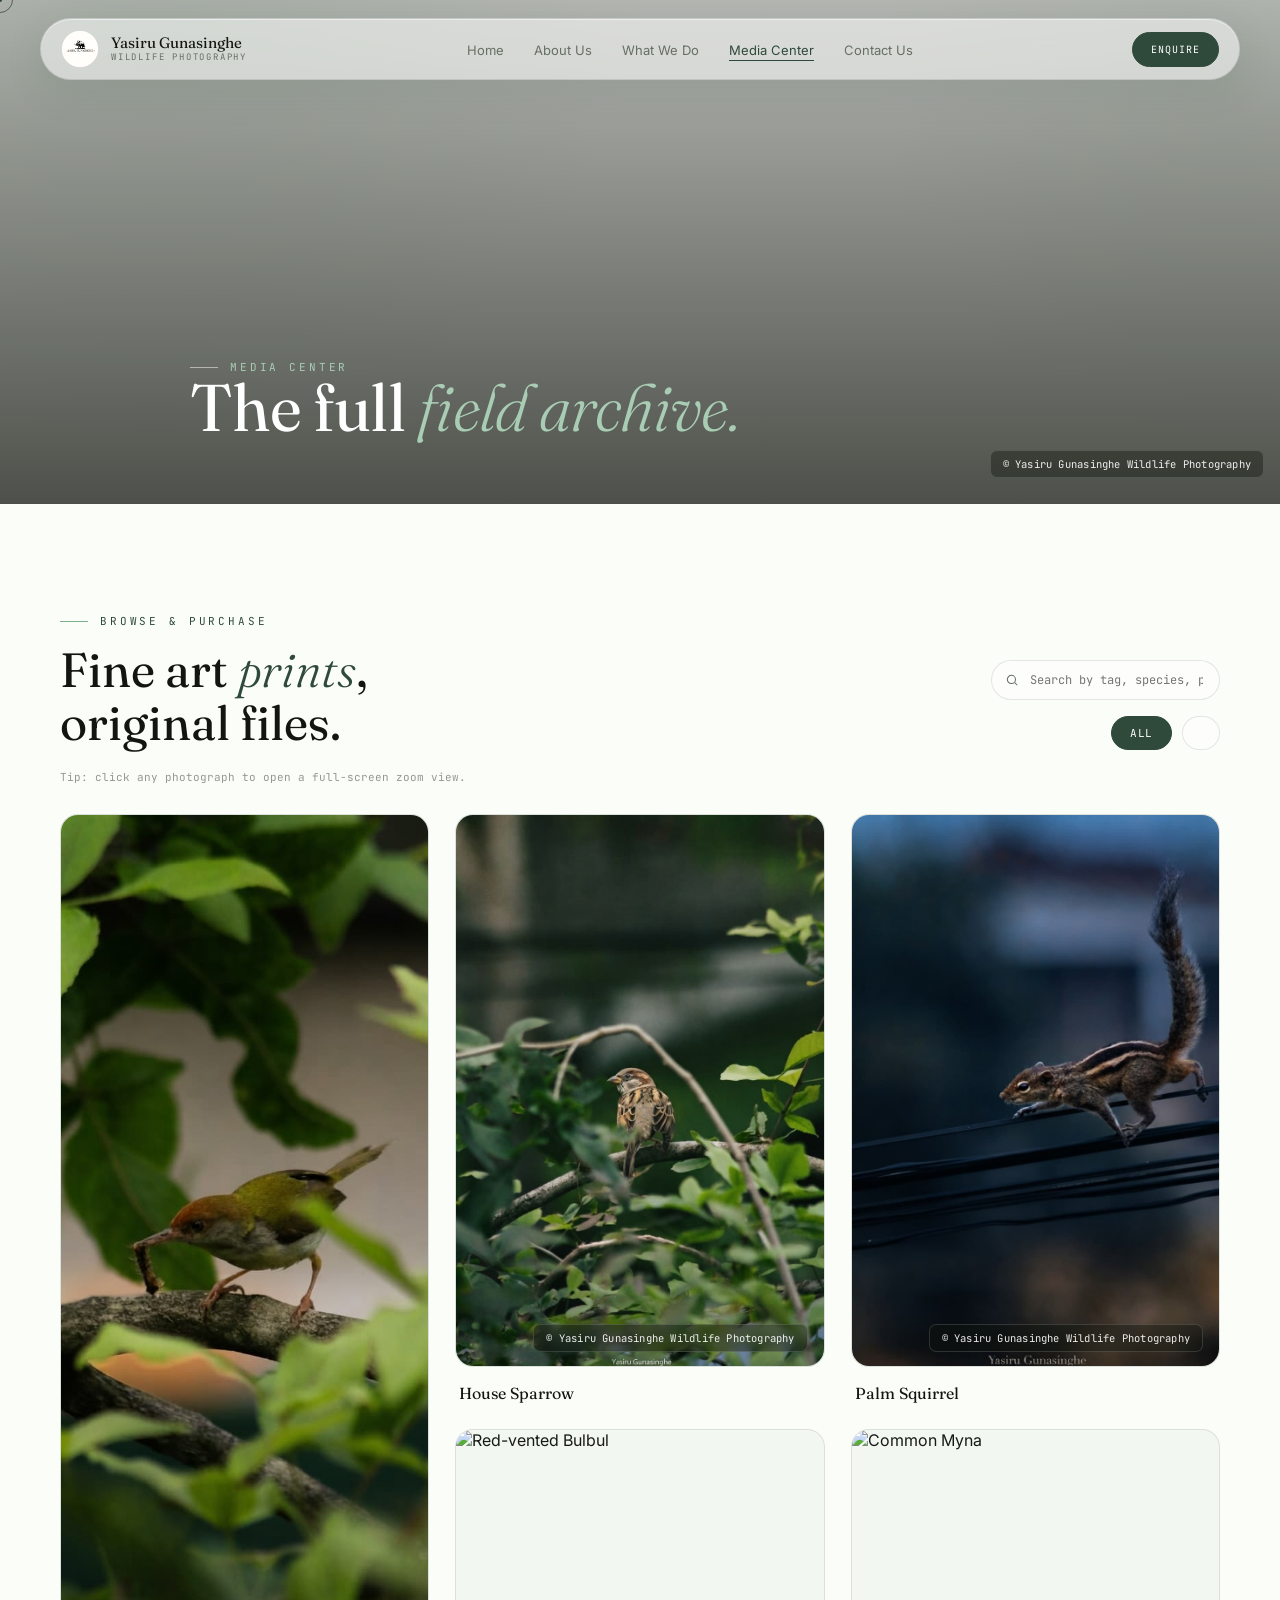
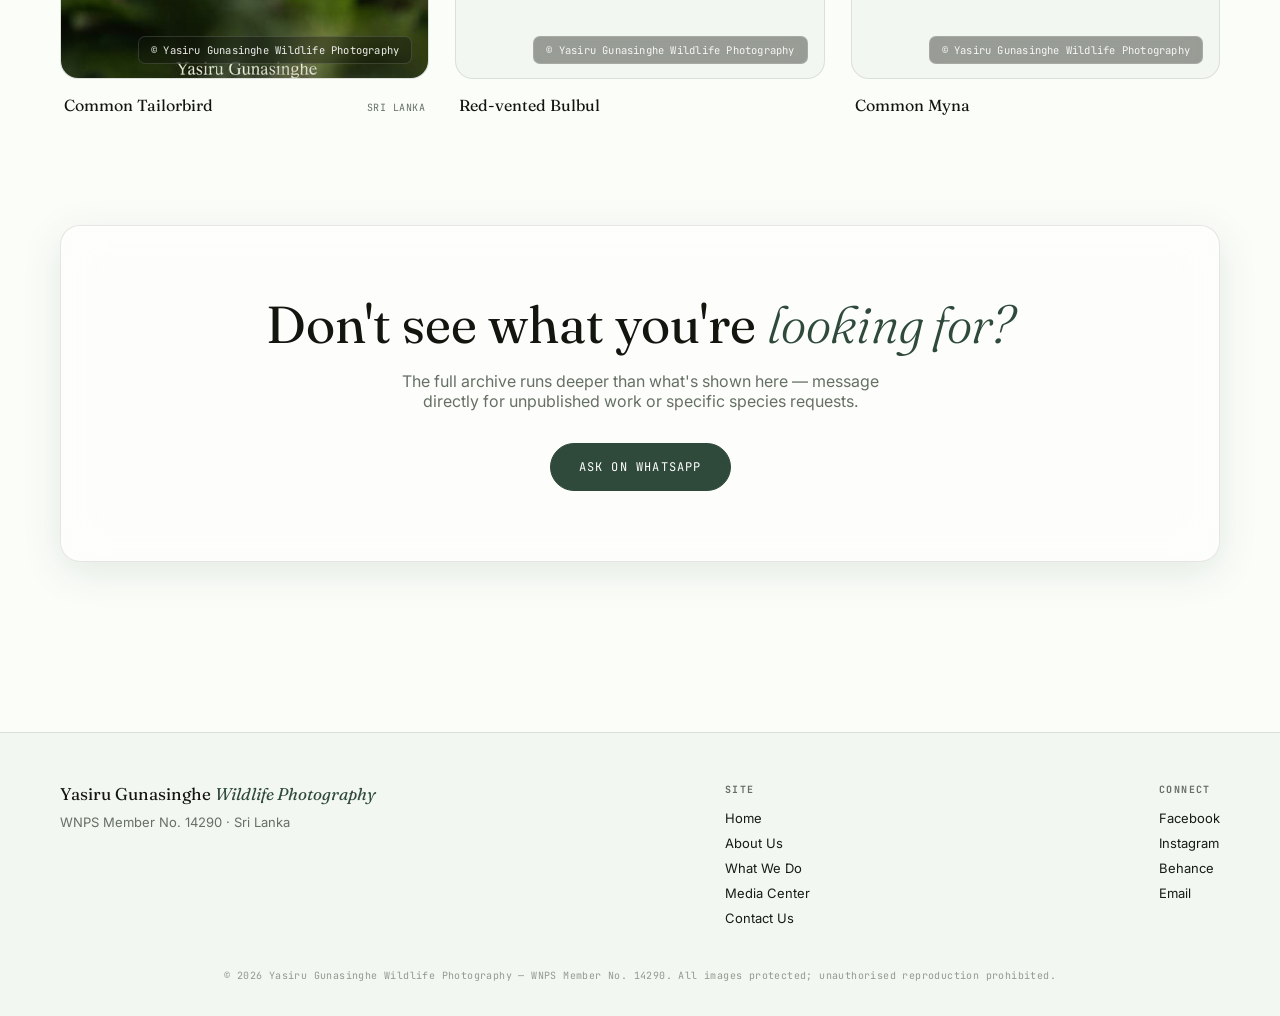
==== commit 0e105ab3: "Enhance photo card descriptions in gallery.html Updated photo card descriptions for various birds to" ====
--- a/gallery.html
+++ b/gallery.html
@@ -86,7 +86,7 @@
          ============================================================ -->
     <div class="gallery-grid" id="galleryGrid">
 
-      <!-- ---- PHOTO CARD 1 ---- -->
+     <!-- ---- PHOTO CARD 1 ---- -->
       <article class="photo-card" data-size="tall">
         <div class="photo-frame lightbox-item"
              data-photo-title="Common Tailorbird"
@@ -100,7 +100,7 @@
           </div>
           <div class="media-overlay">
             <div class="overlay-info">
-              <h3>Common Tailorbird</h3>
+              <h3>A diligent Common Tailorbird captured with its catch, highlighting its vibrant green plumage and active nature amidst leafy surroundings.</h3>
               <div class="overlay-meta">Sri Lanka</div>
               <div class="buy-row">
                
@@ -129,7 +129,7 @@
           </div>
           <div class="media-overlay">
             <div class="overlay-info">
-              <h3>House Sparrow</h3>
+              <h3>A small House Sparrow perched peacefully amidst green foliage, captured in its natural urban habitat.</h3>
               <div class="overlay-meta">Sri Lanka</div>
               <div class="buy-row">
               
@@ -158,7 +158,7 @@
           </div>
           <div class="media-overlay">
             <div class="overlay-info">
-              <h3>Palm Squirrel</h3>
+              <h3>An energetic palm squirrel captured mid-stride balancing along utility lines, highlighting its characteristic stripes and playful agility.</h3>
               <div class="overlay-meta">Sri Lanka</div>
               <div class="buy-row">
                
@@ -173,6 +173,66 @@
         <div class="photo-caption"><span class="cap-title">Palm Squirrel</span><span class="cap-loc"></span></div>
       </article>
 
+    
+
+      <!-- ---- PHOTO CARD 4 ---- -->
+      <article class="photo-card">
+        <div class="photo-frame lightbox-item"
+             data-photo-title="Red-vented Bulbul"
+             data-photo-location=" Sri Lanka"
+           
+             data-photo-id="YG-004">
+          <img src="Red-vented Bulbul.jpg" alt="Red-vented Bulbul">
+          <div class="overlay-top">
+            <span class="id-tag">YG-004</span>
+            <span class="protected-tag"><svg viewBox="0 0 24 24" fill="none" stroke="currentColor" stroke-width="1.8"><path d="M12 2l7 4v6c0 5-3.4 8-7 10-3.6-2-7-5-7-10V6l7-4z"/></svg>PROTECTED</span>
+          </div>
+          <div class="media-overlay">
+            <div class="overlay-info">
+              <h3>A vibrant Red-vented Bulbul captured mid-call, showcasing its distinct crest and natural behavior in the wild.</h3>
+              <div class="overlay-meta">Sri Lanka</div>
+              <div class="buy-row">
+               
+                <button class="buy-btn" type="button" data-photo-title="Red-vented Bulbul" data-photo-id="YG-003" data-photo-location=" Sri Lanka">
+                  <svg viewBox="0 0 24 24" fill="currentColor" width="13" height="13"><path d="M12.04 2C6.58 2 2.13 6.45 2.13 11.91c0 1.75.46 3.45 1.33 4.95L2.05 22l5.28-1.38a9.87 9.87 0 004.71 1.2h.01c5.46 0 9.91-4.45 9.91-9.91 0-2.65-1.03-5.14-2.9-7.01A9.82 9.82 0 0012.04 2z"/></svg>
+                  Buy Now
+                </button>
+              </div>
+            </div>
+          </div>
+        </div>
+        <div class="photo-caption"><span class="cap-title">Red-vented Bulbul</span><span class="cap-loc"></span></div>
+      </article>
+
+
+      <!-- ---- PHOTO CARD 5 ---- -->
+      <article class="photo-card">
+        <div class="photo-frame lightbox-item"
+             data-photo-title="Common Myna"
+             data-photo-location=" Sri Lanka"
+           
+             data-photo-id="YG-005">
+          <img src="Common Myna.jpg" alt="Common Myna">
+          <div class="overlay-top">
+            <span class="id-tag">YG-005</span>
+            <span class="protected-tag"><svg viewBox="0 0 24 24" fill="none" stroke="currentColor" stroke-width="1.8"><path d="M12 2l7 4v6c0 5-3.4 8-7 10-3.6-2-7-5-7-10V6l7-4z"/></svg>PROTECTED</span>
+          </div>
+          <div class="media-overlay">
+            <div class="overlay-info">
+              <h3>A alert Common Myna perched gracefully, captured in its natural environment highlighting its distinct yellow markings and plumage.</h3>
+              <div class="overlay-meta">Sri Lanka</div>
+              <div class="buy-row">
+               
+                <button class="buy-btn" type="button" data-photo-title="Common Myna" data-photo-id="YG-003" data-photo-location=" Sri Lanka">
+                  <svg viewBox="0 0 24 24" fill="currentColor" width="13" height="13"><path d="M12.04 2C6.58 2 2.13 6.45 2.13 11.91c0 1.75.46 3.45 1.33 4.95L2.05 22l5.28-1.38a9.87 9.87 0 004.71 1.2h.01c5.46 0 9.91-4.45 9.91-9.91 0-2.65-1.03-5.14-2.9-7.01A9.82 9.82 0 0012.04 2z"/></svg>
+                  Buy Now
+                </button>
+              </div>
+            </div>
+          </div>
+        </div>
+        <div class="photo-caption"><span class="cap-title">Common Myna</span><span class="cap-loc"></span></div>
+      </article>
     
     </div>
 
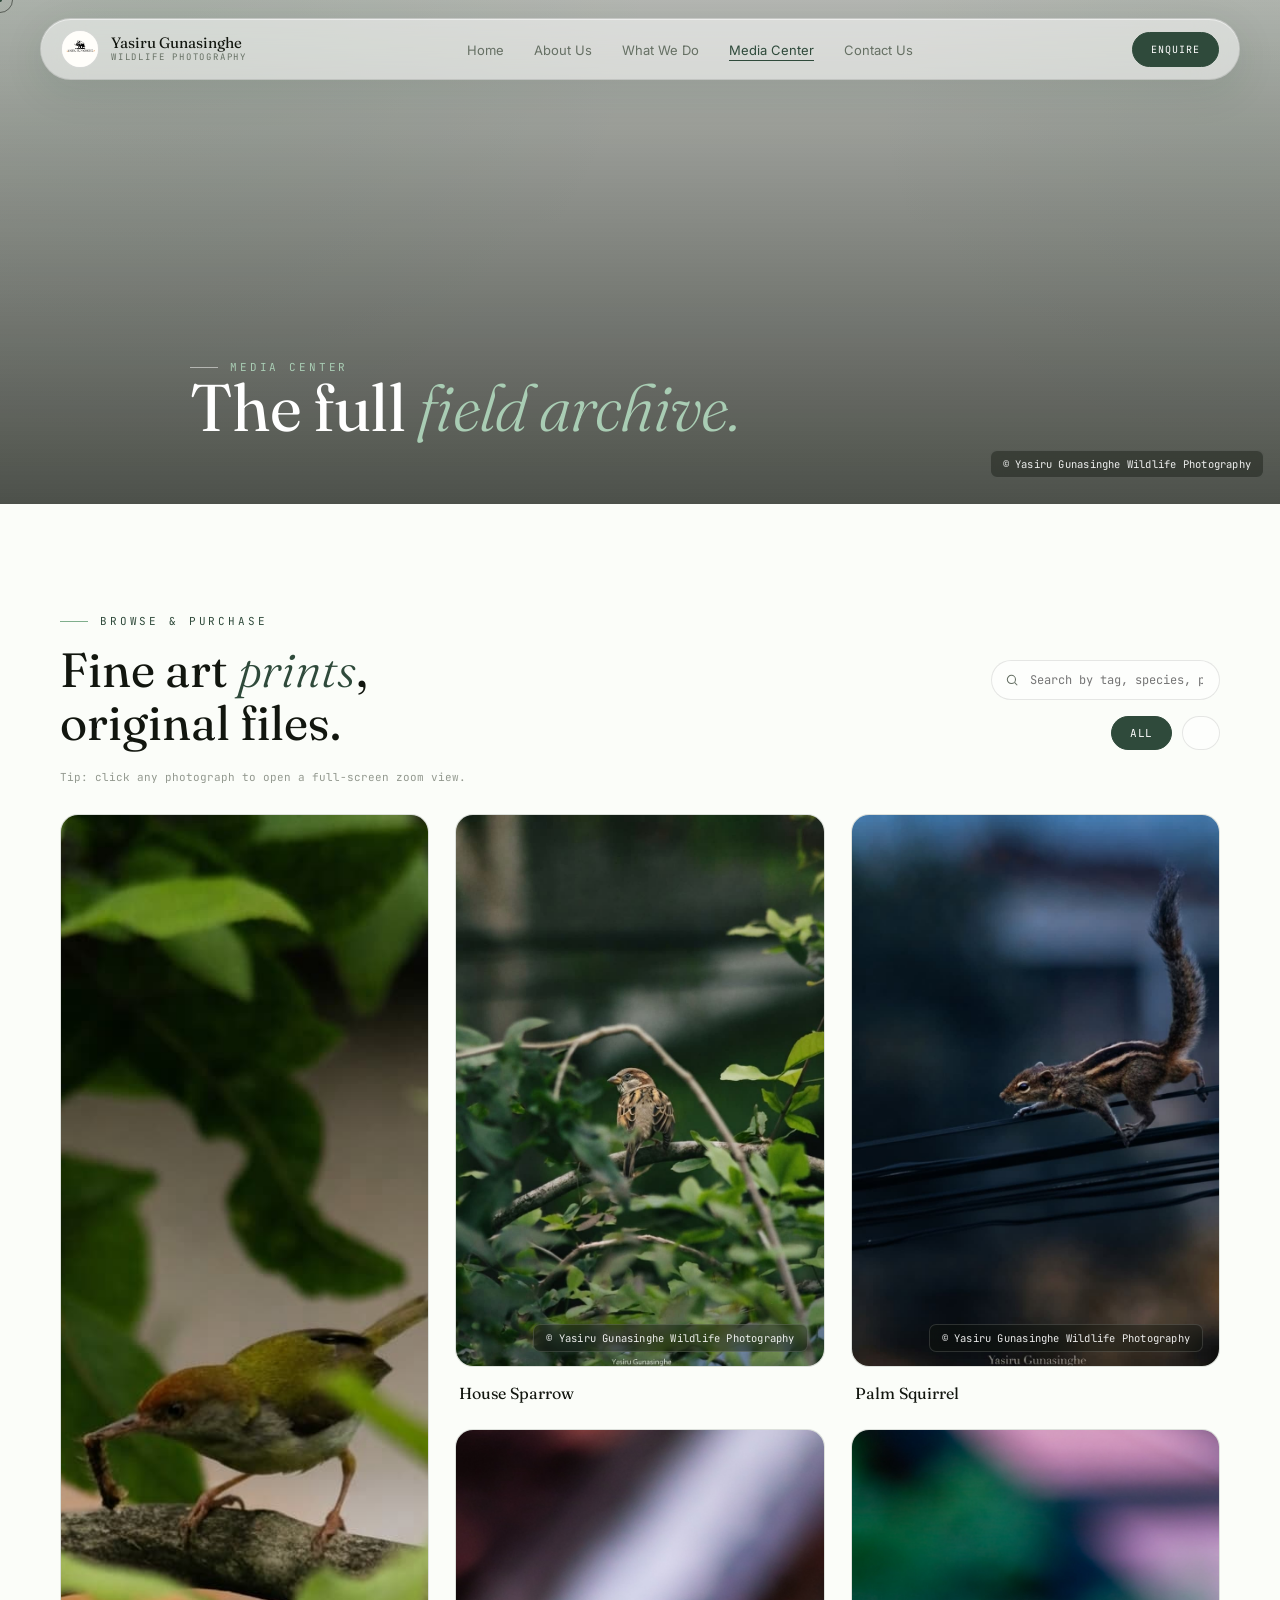
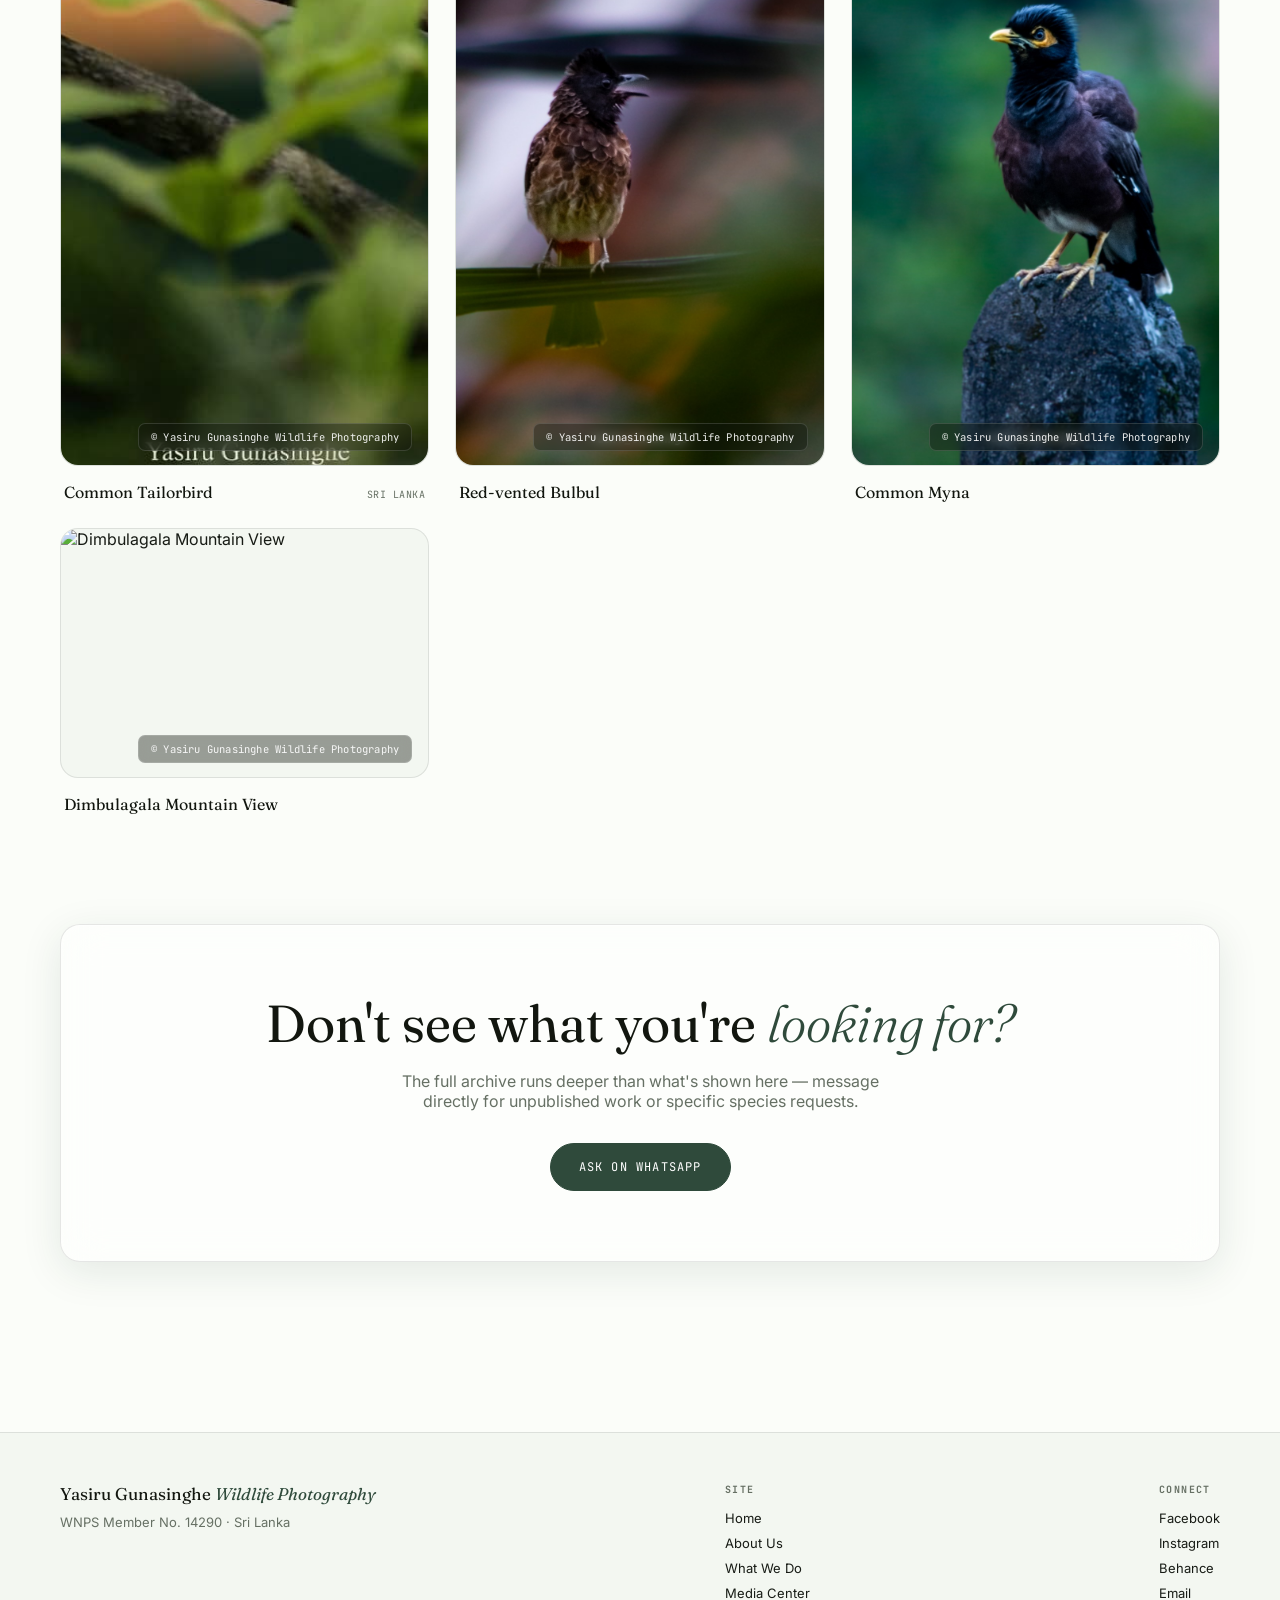
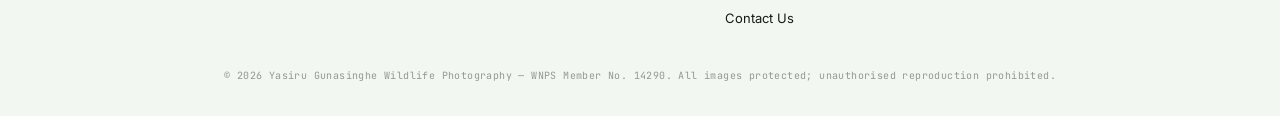
==== commit 9b7e8c9a: "Update photo IDs and add new photo card" ====
--- a/gallery.html
+++ b/gallery.html
@@ -193,7 +193,7 @@
               <div class="overlay-meta">Sri Lanka</div>
               <div class="buy-row">
                
-                <button class="buy-btn" type="button" data-photo-title="Red-vented Bulbul" data-photo-id="YG-003" data-photo-location=" Sri Lanka">
+                <button class="buy-btn" type="button" data-photo-title="Red-vented Bulbul" data-photo-id="YG-004" data-photo-location=" Sri Lanka">
                   <svg viewBox="0 0 24 24" fill="currentColor" width="13" height="13"><path d="M12.04 2C6.58 2 2.13 6.45 2.13 11.91c0 1.75.46 3.45 1.33 4.95L2.05 22l5.28-1.38a9.87 9.87 0 004.71 1.2h.01c5.46 0 9.91-4.45 9.91-9.91 0-2.65-1.03-5.14-2.9-7.01A9.82 9.82 0 0012.04 2z"/></svg>
                   Buy Now
                 </button>
@@ -223,7 +223,7 @@
               <div class="overlay-meta">Sri Lanka</div>
               <div class="buy-row">
                
-                <button class="buy-btn" type="button" data-photo-title="Common Myna" data-photo-id="YG-003" data-photo-location=" Sri Lanka">
+                <button class="buy-btn" type="button" data-photo-title="Common Myna" data-photo-id="YG-005" data-photo-location=" Sri Lanka">
                   <svg viewBox="0 0 24 24" fill="currentColor" width="13" height="13"><path d="M12.04 2C6.58 2 2.13 6.45 2.13 11.91c0 1.75.46 3.45 1.33 4.95L2.05 22l5.28-1.38a9.87 9.87 0 004.71 1.2h.01c5.46 0 9.91-4.45 9.91-9.91 0-2.65-1.03-5.14-2.9-7.01A9.82 9.82 0 0012.04 2z"/></svg>
                   Buy Now
                 </button>
@@ -233,6 +233,36 @@
         </div>
         <div class="photo-caption"><span class="cap-title">Common Myna</span><span class="cap-loc"></span></div>
       </article>
+
+                 <!-- ---- PHOTO CARD 6 ---- -->
+      <article class="photo-card">
+        <div class="photo-frame lightbox-item"
+             data-photo-title="Dimbulagala Mountain View"
+             data-photo-location=" Sri Lanka"
+           
+             data-photo-id="YG-006">
+          <img src="Dimbulagala Mountain View.jpg" alt="Dimbulagala Mountain View">
+          <div class="overlay-top">
+            <span class="id-tag">YG-006</span>
+            <span class="protected-tag"><svg viewBox="0 0 24 24" fill="none" stroke="currentColor" stroke-width="1.8"><path d="M12 2l7 4v6c0 5-3.4 8-7 10-3.6-2-7-5-7-10V6l7-4z"/></svg>PROTECTED</span>
+          </div>
+          <div class="media-overlay">
+            <div class="overlay-info">
+              <h3>A serene landscape captured from Inginiyagala, featuring striking dead trees rising from the reservoir, framed by distant mountains under a dramatic, cloudy sky.</h3>
+              <div class="overlay-meta">Sri Lanka</div>
+              <div class="buy-row">
+               
+                <button class="buy-btn" type="button" data-photo-title="Dimbulagala Mountain View" data-photo-id="YG-006" data-photo-location=" Sri Lanka">
+                  <svg viewBox="0 0 24 24" fill="currentColor" width="13" height="13"><path d="M12.04 2C6.58 2 2.13 6.45 2.13 11.91c0 1.75.46 3.45 1.33 4.95L2.05 22l5.28-1.38a9.87 9.87 0 004.71 1.2h.01c5.46 0 9.91-4.45 9.91-9.91 0-2.65-1.03-5.14-2.9-7.01A9.82 9.82 0 0012.04 2z"/></svg>
+                  Buy Now
+                </button>
+              </div>
+            </div>
+          </div>
+        </div>
+        <div class="photo-caption"><span class="cap-title">Dimbulagala Mountain View</span><span class="cap-loc"></span></div>
+      </article>
+
     
     </div>
 
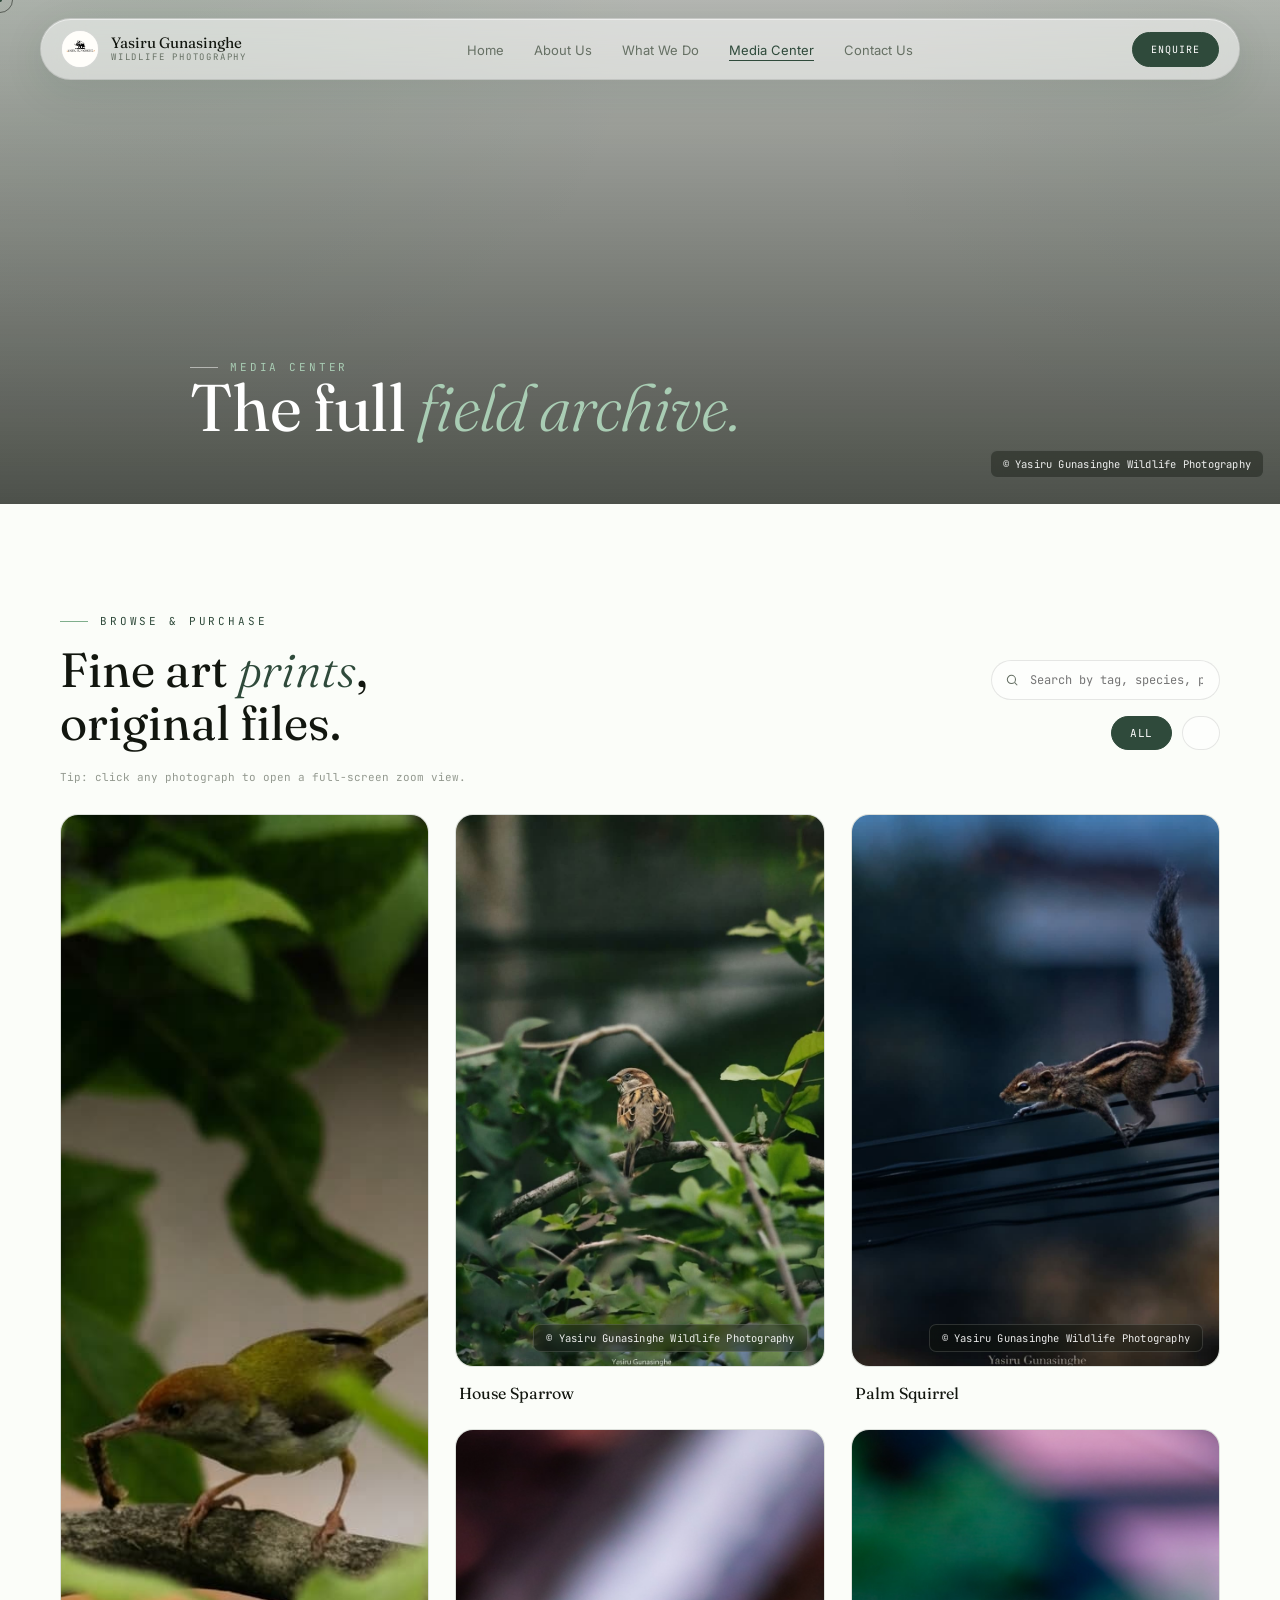
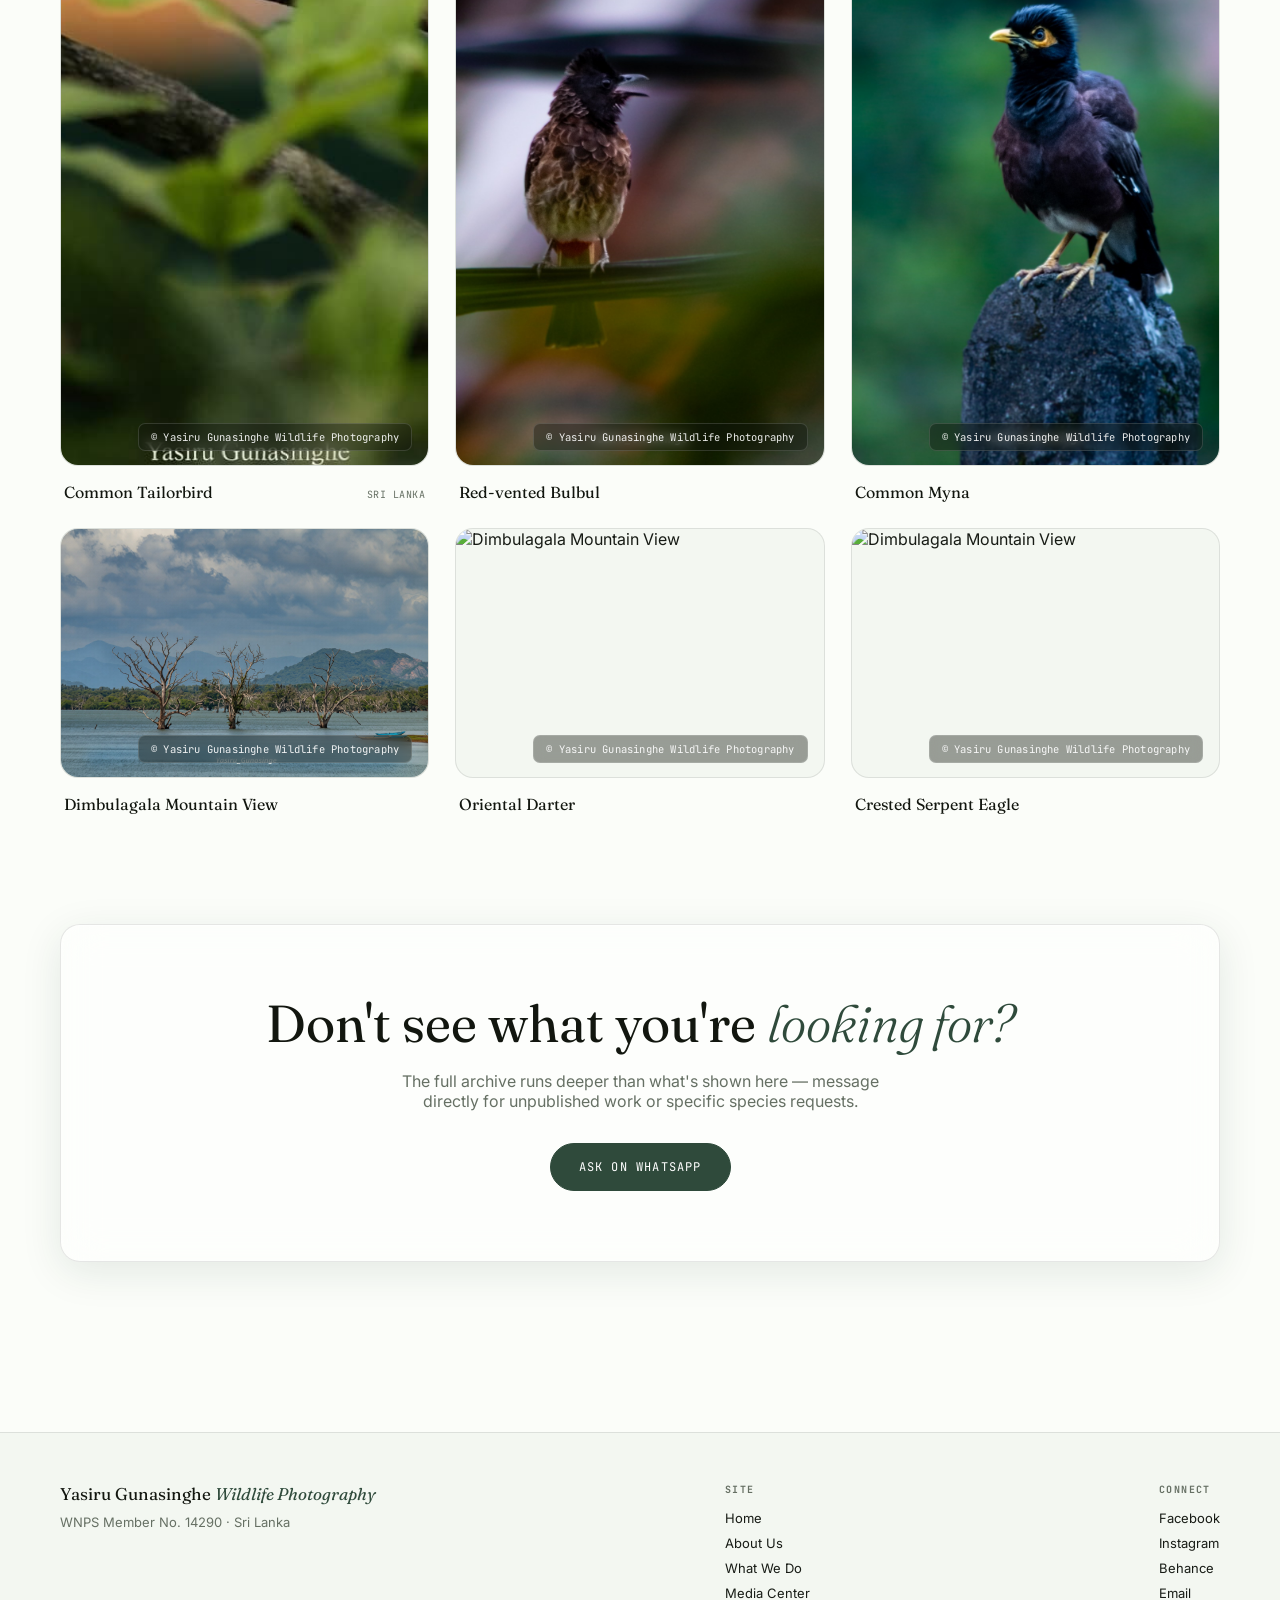
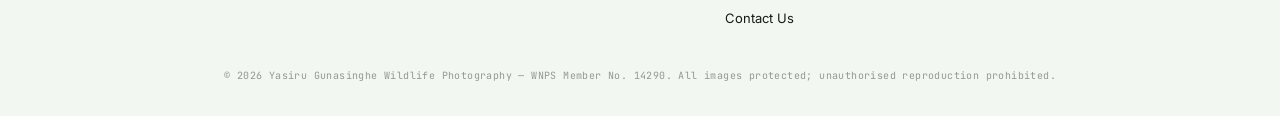
==== commit 76c93b28: "Add photo cards for Oriental Darter and Crested Serpent Eagle" ====
--- a/gallery.html
+++ b/gallery.html
@@ -263,6 +263,69 @@
         <div class="photo-caption"><span class="cap-title">Dimbulagala Mountain View</span><span class="cap-loc"></span></div>
       </article>
 
+
+
+
+      <!-- ---- PHOTO CARD 7 ---- -->
+      <article class="photo-card">
+        <div class="photo-frame lightbox-item"
+             data-photo-title="Oriental Darter"
+             data-photo-location=" Bundala ,Sri Lanka"
+           
+             data-photo-id="YG-007">
+          <img src="Oriental Darter.jpg" alt="Dimbulagala Mountain View">
+          <div class="overlay-top">
+            <span class="id-tag">YG-007</span>
+            <span class="protected-tag"><svg viewBox="0 0 24 24" fill="none" stroke="currentColor" stroke-width="1.8"><path d="M12 2l7 4v6c0 5-3.4 8-7 10-3.6-2-7-5-7-10V6l7-4z"/></svg>PROTECTED</span>
+          </div>
+          <div class="media-overlay">
+            <div class="overlay-info">
+              <h3>The Serpent of the Canopy (Oriental Darter)</h3>
+              <div class="overlay-meta">Sri Lanka</div>
+              <div class="buy-row">
+               
+                <button class="buy-btn" type="button" data-photo-title="Oriental Darter" data-photo-id="YG-007" data-photo-location="Bundala, Sri Lanka">
+                  <svg viewBox="0 0 24 24" fill="currentColor" width="13" height="13"><path d="M12.04 2C6.58 2 2.13 6.45 2.13 11.91c0 1.75.46 3.45 1.33 4.95L2.05 22l5.28-1.38a9.87 9.87 0 004.71 1.2h.01c5.46 0 9.91-4.45 9.91-9.91 0-2.65-1.03-5.14-2.9-7.01A9.82 9.82 0 0012.04 2z"/></svg>
+                  Buy Now
+                </button>
+              </div>
+            </div>
+          </div>
+        </div>
+        <div class="photo-caption"><span class="cap-title">Oriental Darter</span><span class="cap-loc"></span></div>
+      </article>
+
+
+       <!-- ---- PHOTO CARD 8 ---- -->
+      <article class="photo-card">
+        <div class="photo-frame lightbox-item"
+             data-photo-title="Crested Serpent Eagle"
+             data-photo-location=" Bundala,Sri Lanka"
+           
+             data-photo-id="YG-008">
+          <img src="Crested Serpent Eagle.jpg" alt="Dimbulagala Mountain View">
+          <div class="overlay-top">
+            <span class="id-tag">YG-008</span>
+            <span class="protected-tag"><svg viewBox="0 0 24 24" fill="none" stroke="currentColor" stroke-width="1.8"><path d="M12 2l7 4v6c0 5-3.4 8-7 10-3.6-2-7-5-7-10V6l7-4z"/></svg>PROTECTED</span>
+          </div>
+          <div class="media-overlay">
+            <div class="overlay-info">
+              <h3>The Gaze of the Jungle King (Crested Serpent Eagle)</h3>
+              <div class="overlay-meta">Sri Lanka</div>
+              <div class="buy-row">
+               
+                <button class="buy-btn" type="button" data-photo-title="Crested Serpent Eagle" data-photo-id="YG-008" data-photo-location=" Sri Lanka">
+                  <svg viewBox="0 0 24 24" fill="currentColor" width="13" height="13"><path d="M12.04 2C6.58 2 2.13 6.45 2.13 11.91c0 1.75.46 3.45 1.33 4.95L2.05 22l5.28-1.38a9.87 9.87 0 004.71 1.2h.01c5.46 0 9.91-4.45 9.91-9.91 0-2.65-1.03-5.14-2.9-7.01A9.82 9.82 0 0012.04 2z"/></svg>
+                  Buy Now
+                </button>
+              </div>
+            </div>
+          </div>
+        </div>
+        <div class="photo-caption"><span class="cap-title">Crested Serpent Eagle</span><span class="cap-loc"></span></div>
+      </article>
+
+      
     
     </div>
 
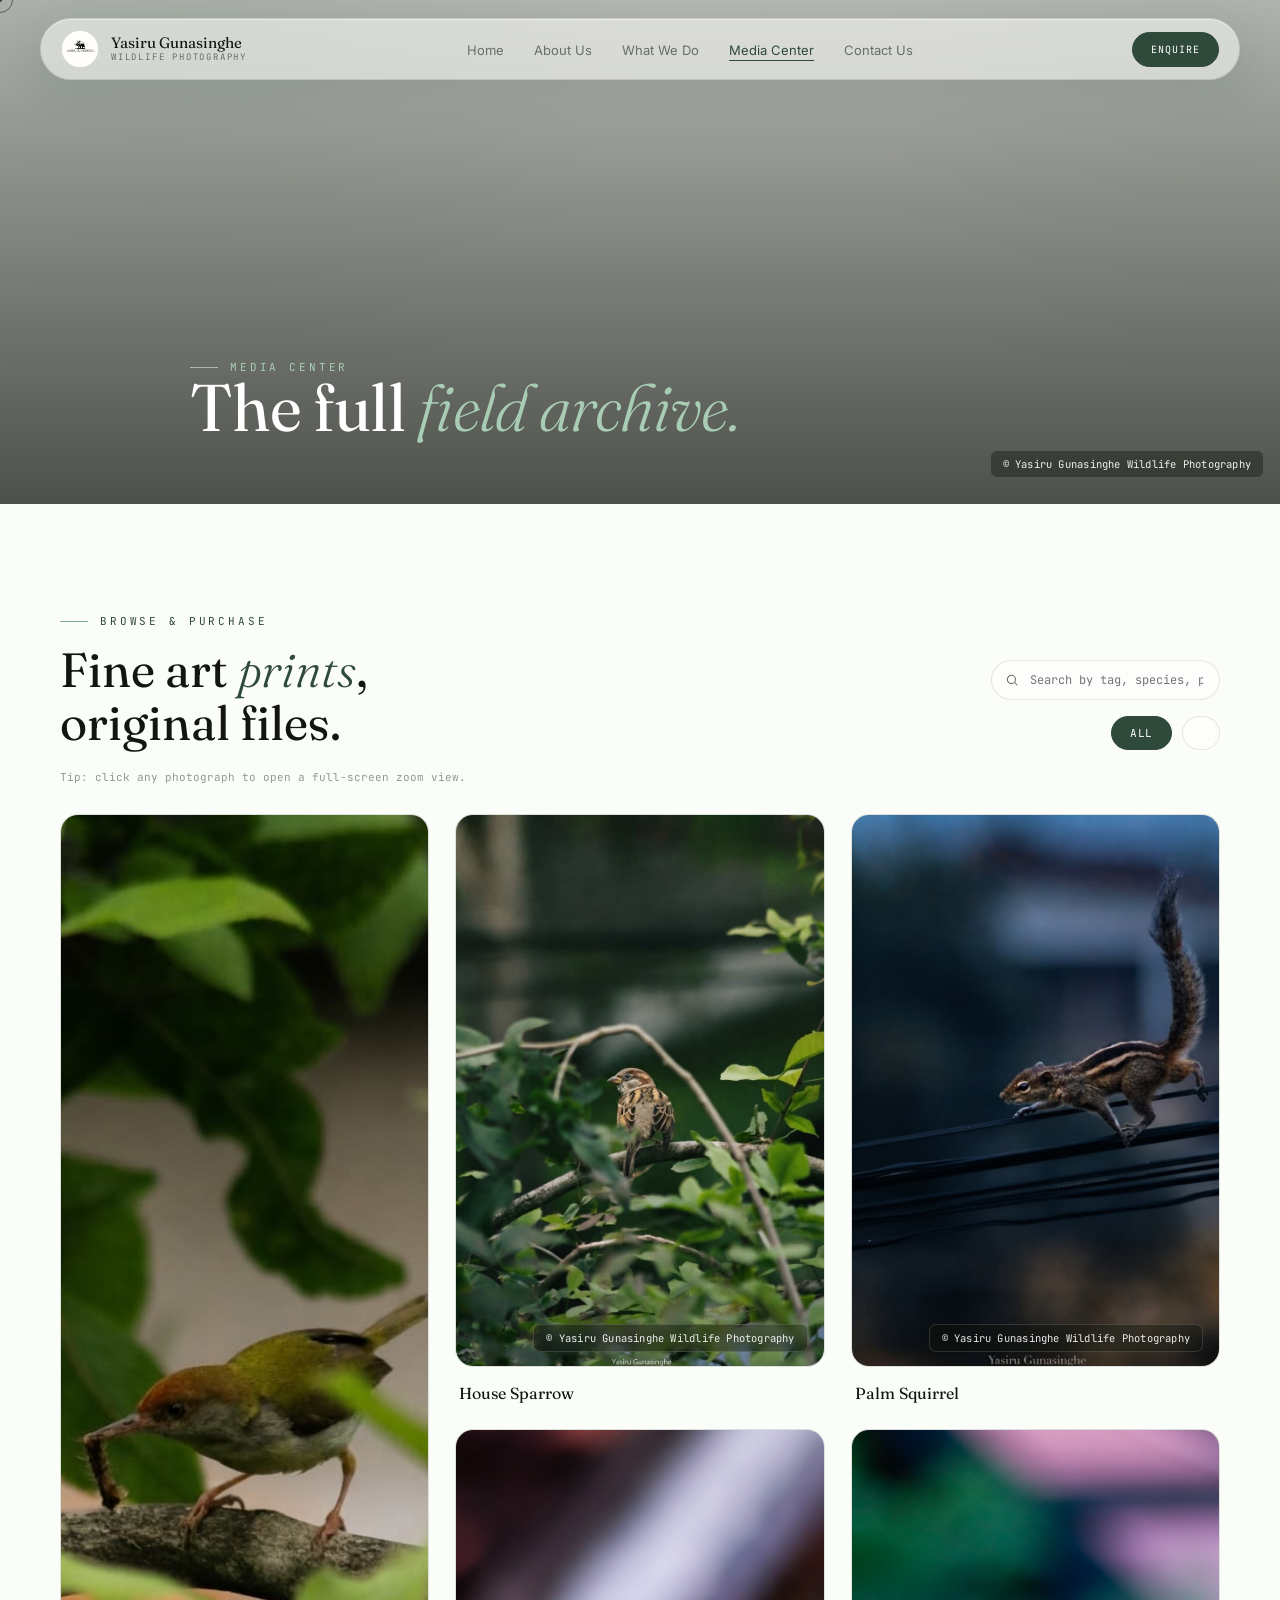
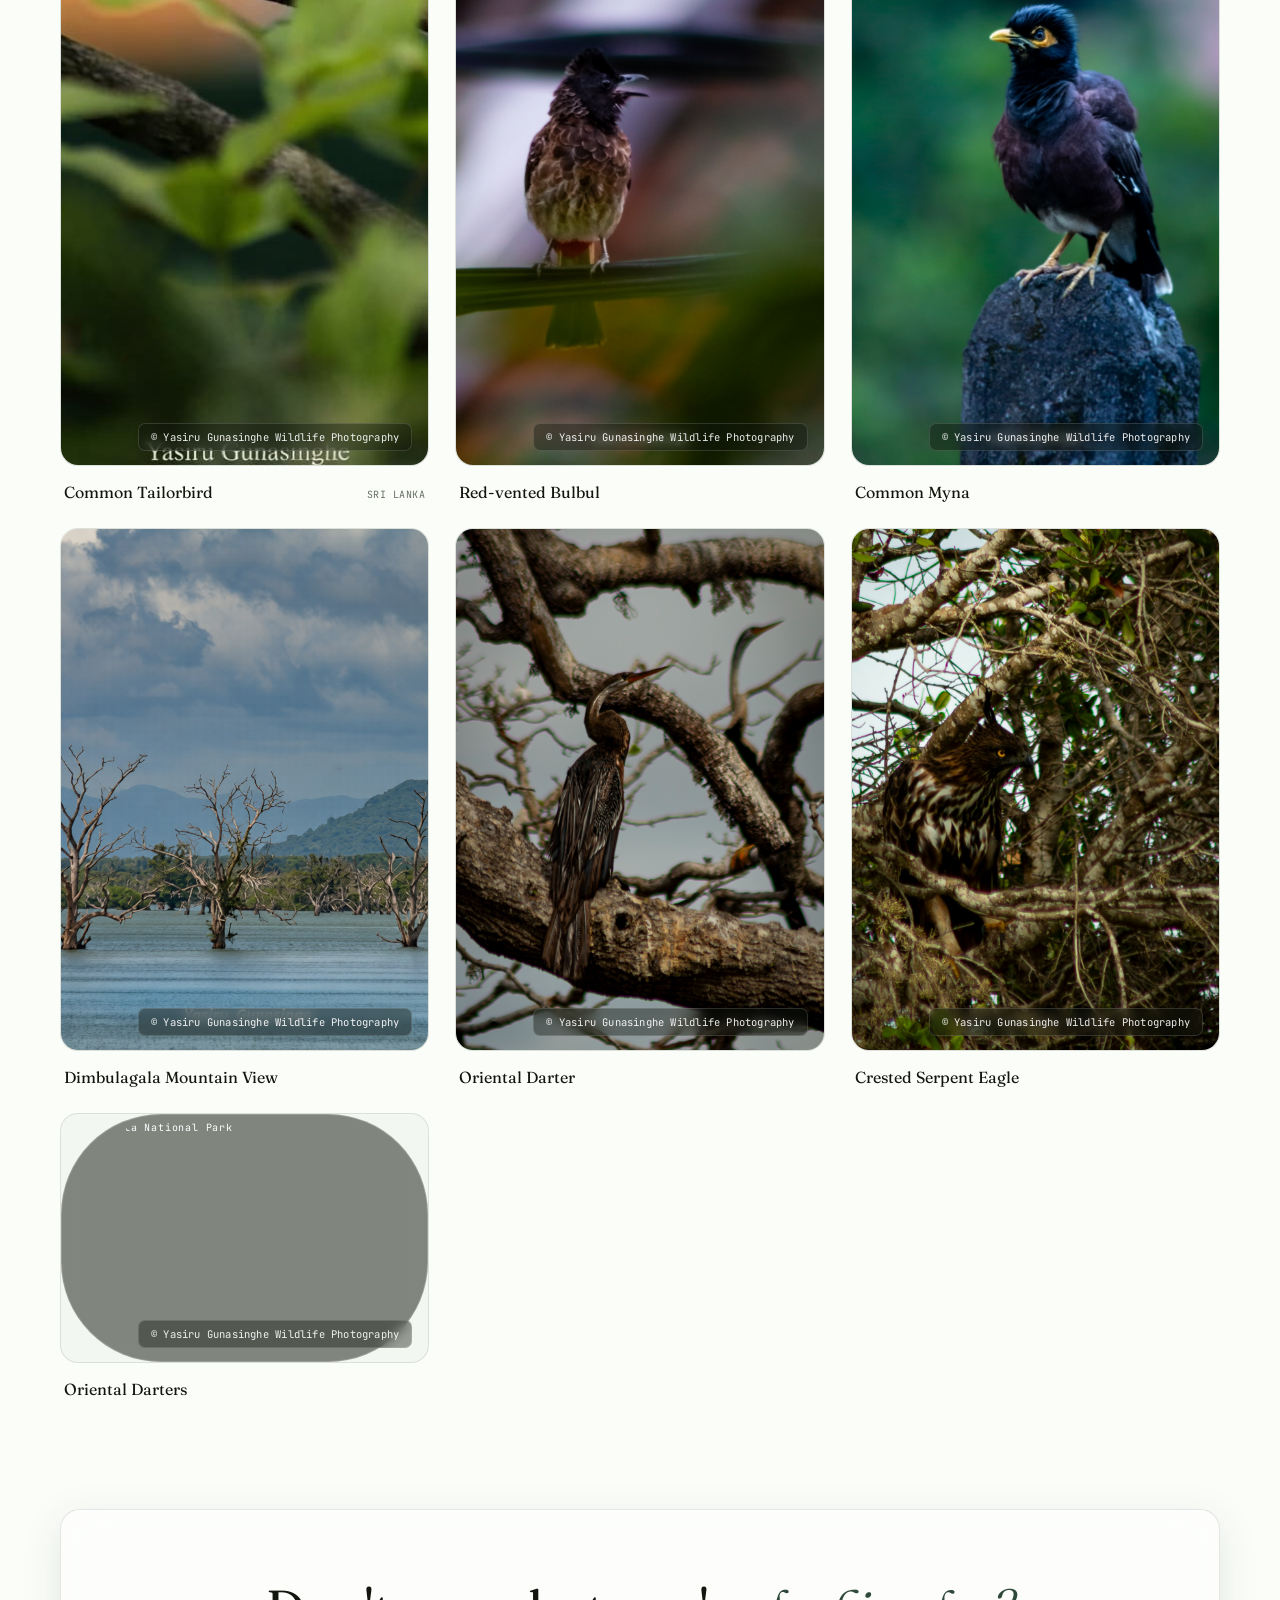
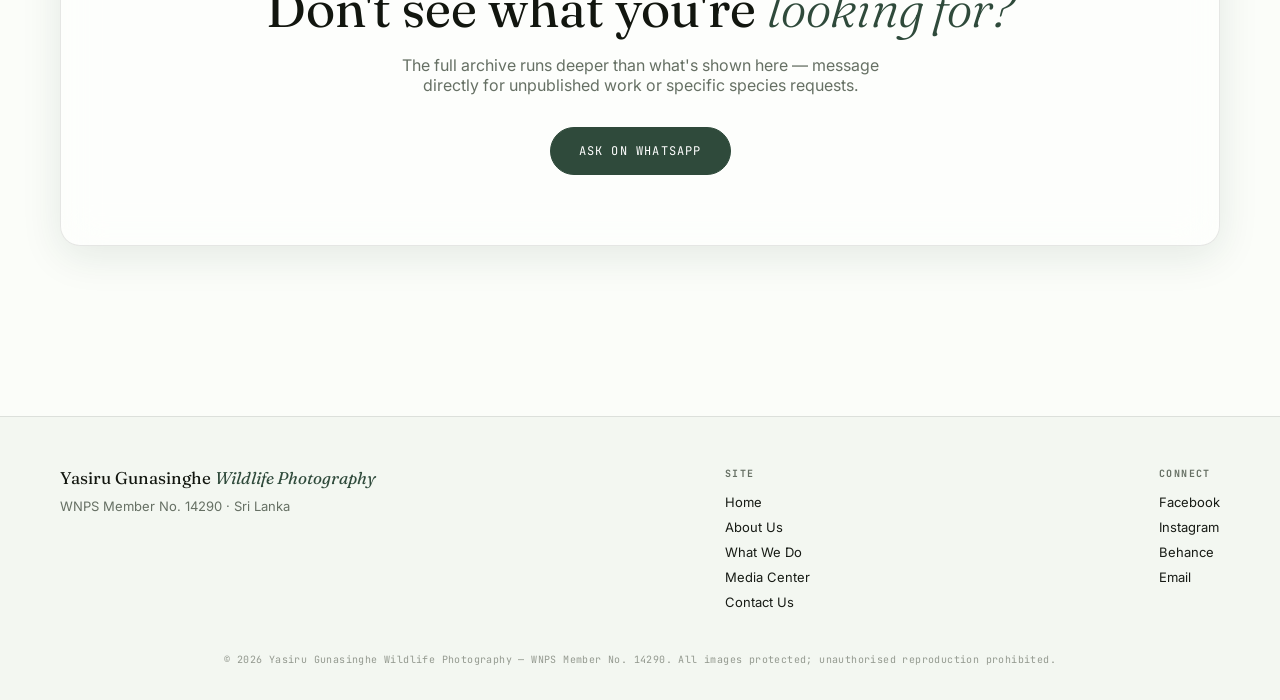
==== commit 3fb21fd3: "Update gallery.html" ====
--- a/gallery.html
+++ b/gallery.html
@@ -273,7 +273,7 @@
              data-photo-location=" Bundala ,Sri Lanka"
            
              data-photo-id="YG-007">
-          <img src="Oriental Darter.jpg" alt="Dimbulagala Mountain View">
+          <img src="Oriental Darter.jpg" alt="Bundala National Park">
           <div class="overlay-top">
             <span class="id-tag">YG-007</span>
             <span class="protected-tag"><svg viewBox="0 0 24 24" fill="none" stroke="currentColor" stroke-width="1.8"><path d="M12 2l7 4v6c0 5-3.4 8-7 10-3.6-2-7-5-7-10V6l7-4z"/></svg>PROTECTED</span>
@@ -303,7 +303,7 @@
              data-photo-location=" Bundala,Sri Lanka"
            
              data-photo-id="YG-008">
-          <img src="Crested Serpent Eagle.jpg" alt="Dimbulagala Mountain View">
+          <img src="Crested Serpent Eagle.jpg" alt="Bundala National Park">
           <div class="overlay-top">
             <span class="id-tag">YG-008</span>
             <span class="protected-tag"><svg viewBox="0 0 24 24" fill="none" stroke="currentColor" stroke-width="1.8"><path d="M12 2l7 4v6c0 5-3.4 8-7 10-3.6-2-7-5-7-10V6l7-4z"/></svg>PROTECTED</span>
@@ -324,6 +324,37 @@
         </div>
         <div class="photo-caption"><span class="cap-title">Crested Serpent Eagle</span><span class="cap-loc"></span></div>
       </article>
+
+
+
+      <!-- ---- PHOTO CARD 9 ---- -->
+      <article class="photo-card">
+        <div class="photo-frame lightbox-item"
+             data-photo-title="Crested Serpent Eagle"
+             data-photo-location=" Bundala,Sri Lanka"
+           
+             data-photo-id="YG-009">
+          <img src="Oriental Darters1.jpg" alt="Bundala National Park"
+            <span class="id-tag">YG-009</span>
+            <span class="protected-tag"><svg viewBox="0 0 24 24" fill="none" stroke="currentColor" stroke-width="1.8"><path d="M12 2l7 4v6c0 5-3.4 8-7 10-3.6-2-7-5-7-10V6l7-4z"/></svg>PROTECTED</span>
+          </div>
+          <div class="media-overlay">
+            <div class="overlay-info">
+              <h3>Trio of the Canopy (Oriental Darters)</h3>
+              <div class="overlay-meta">Sri Lanka</div>
+              <div class="buy-row">
+               
+                <button class="buy-btn" type="button" data-photo-title="Oriental Darters" data-photo-id="YG-009" data-photo-location=" Sri Lanka">
+                  <svg viewBox="0 0 24 24" fill="currentColor" width="13" height="13"><path d="M12.04 2C6.58 2 2.13 6.45 2.13 11.91c0 1.75.46 3.45 1.33 4.95L2.05 22l5.28-1.38a9.87 9.87 0 004.71 1.2h.01c5.46 0 9.91-4.45 9.91-9.91 0-2.65-1.03-5.14-2.9-7.01A9.82 9.82 0 0012.04 2z"/></svg>
+                  Buy Now
+                </button>
+              </div>
+            </div>
+          </div>
+        </div>
+        <div class="photo-caption"><span class="cap-title">Oriental Darters</span><span class="cap-loc"></span></div>
+      </article>
+
 
       
     
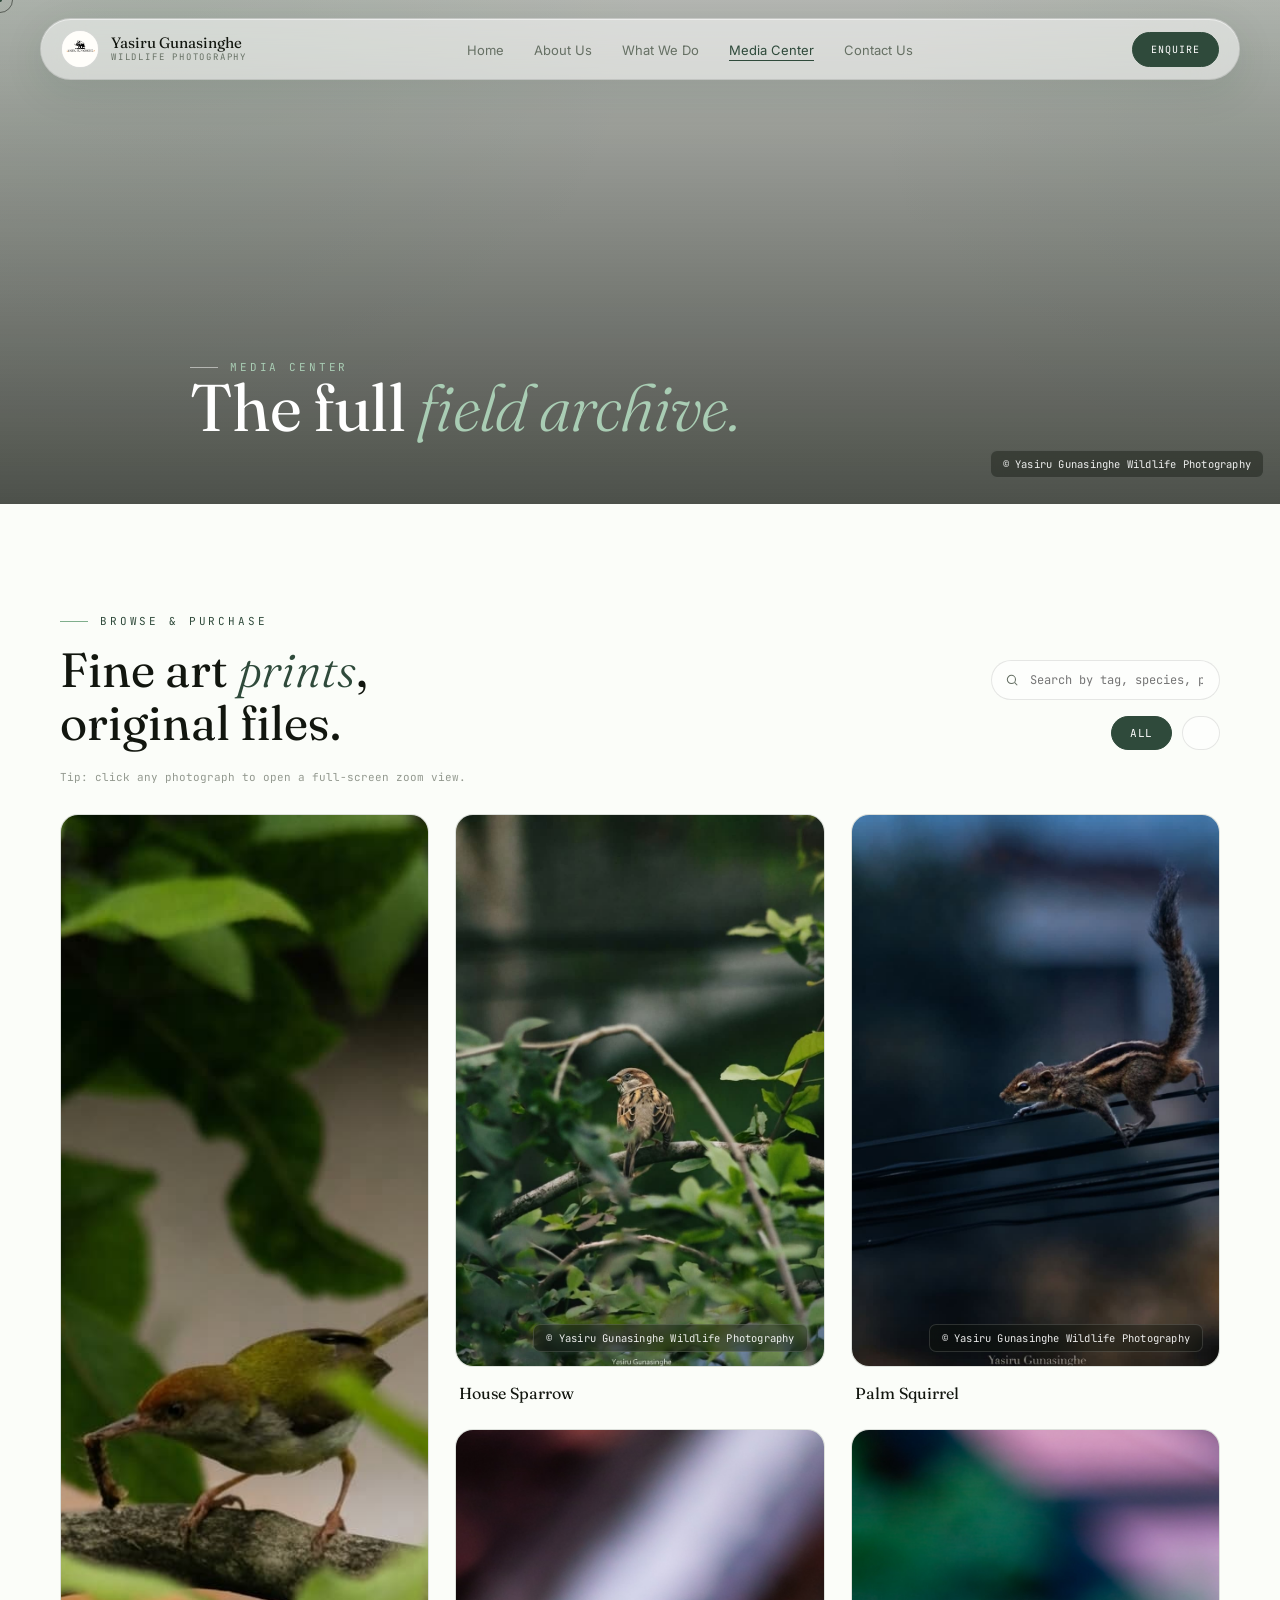
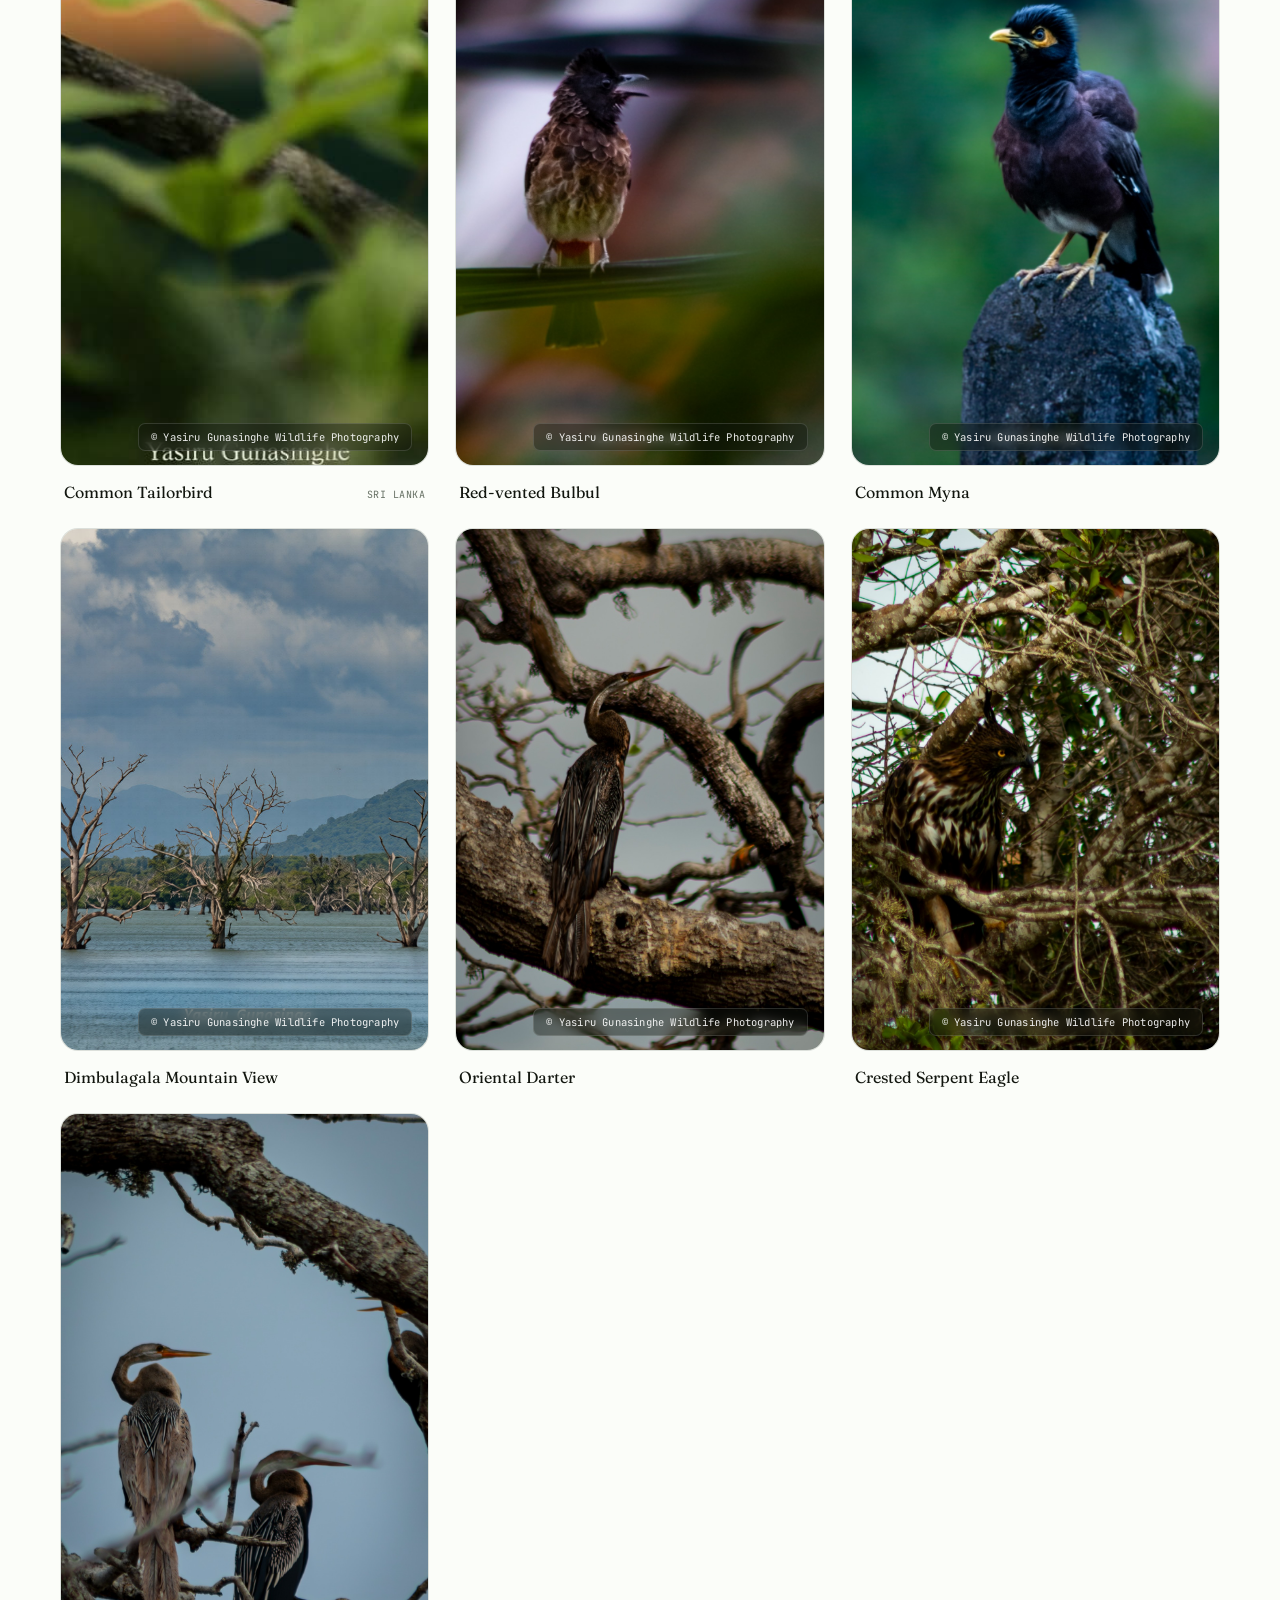
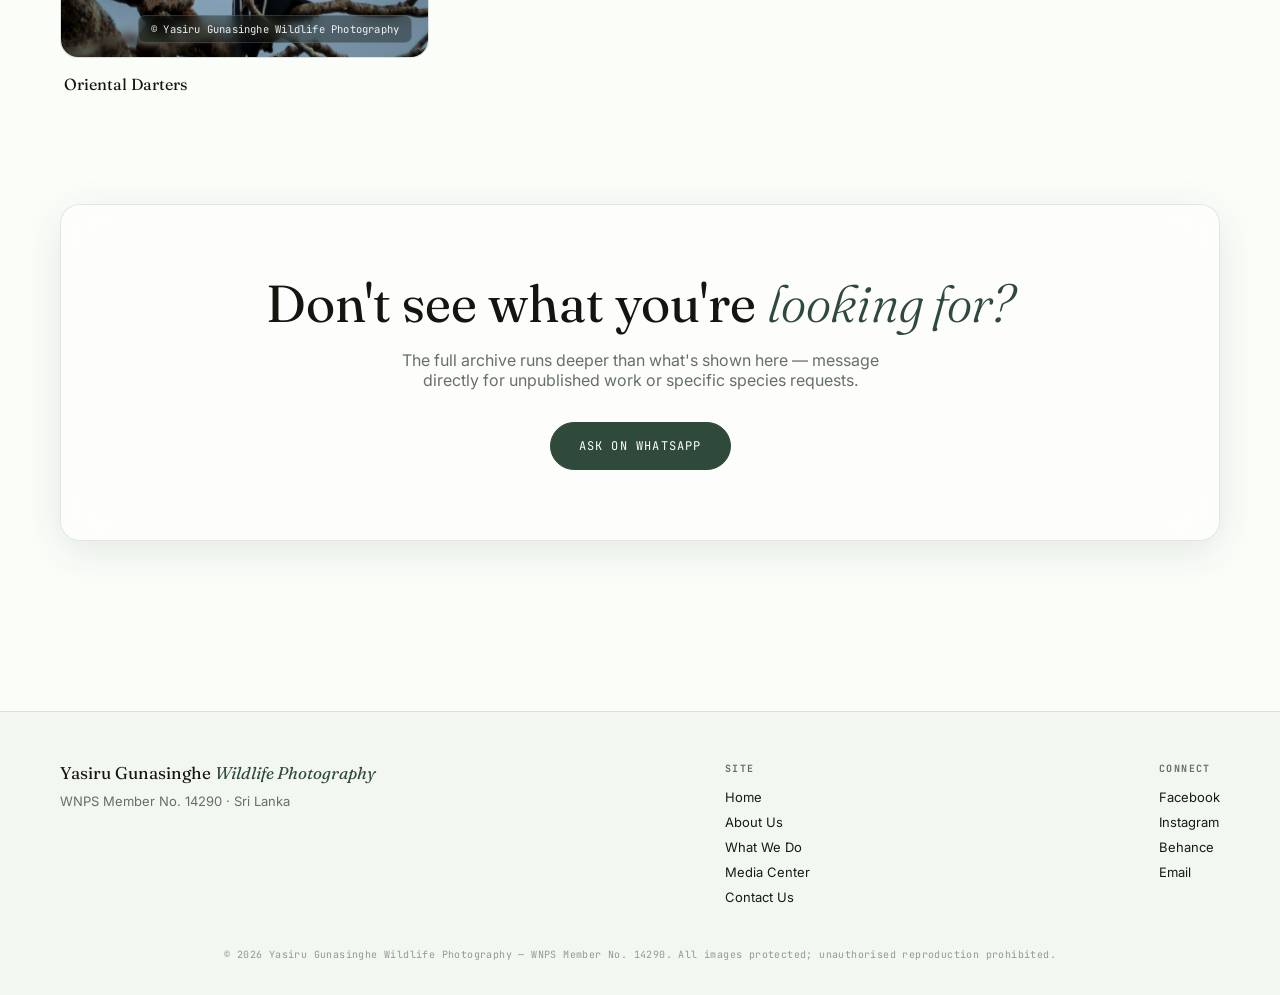
==== commit eb150e94: "Update gallery.html" ====
--- a/gallery.html
+++ b/gallery.html
@@ -330,11 +330,12 @@
       <!-- ---- PHOTO CARD 9 ---- -->
       <article class="photo-card">
         <div class="photo-frame lightbox-item"
-             data-photo-title="Crested Serpent Eagle"
+             data-photo-title="Oriental Darters"
              data-photo-location=" Bundala,Sri Lanka"
            
              data-photo-id="YG-009">
-          <img src="Oriental Darters1.jpg" alt="Bundala National Park"
+          <img src="Oriental Darters1.jpg" alt="Bundala National Park">
+          <div class="overlay-top">
             <span class="id-tag">YG-009</span>
             <span class="protected-tag"><svg viewBox="0 0 24 24" fill="none" stroke="currentColor" stroke-width="1.8"><path d="M12 2l7 4v6c0 5-3.4 8-7 10-3.6-2-7-5-7-10V6l7-4z"/></svg>PROTECTED</span>
           </div>
@@ -354,6 +355,7 @@
         </div>
         <div class="photo-caption"><span class="cap-title">Oriental Darters</span><span class="cap-loc"></span></div>
       </article>
+
 
 
       
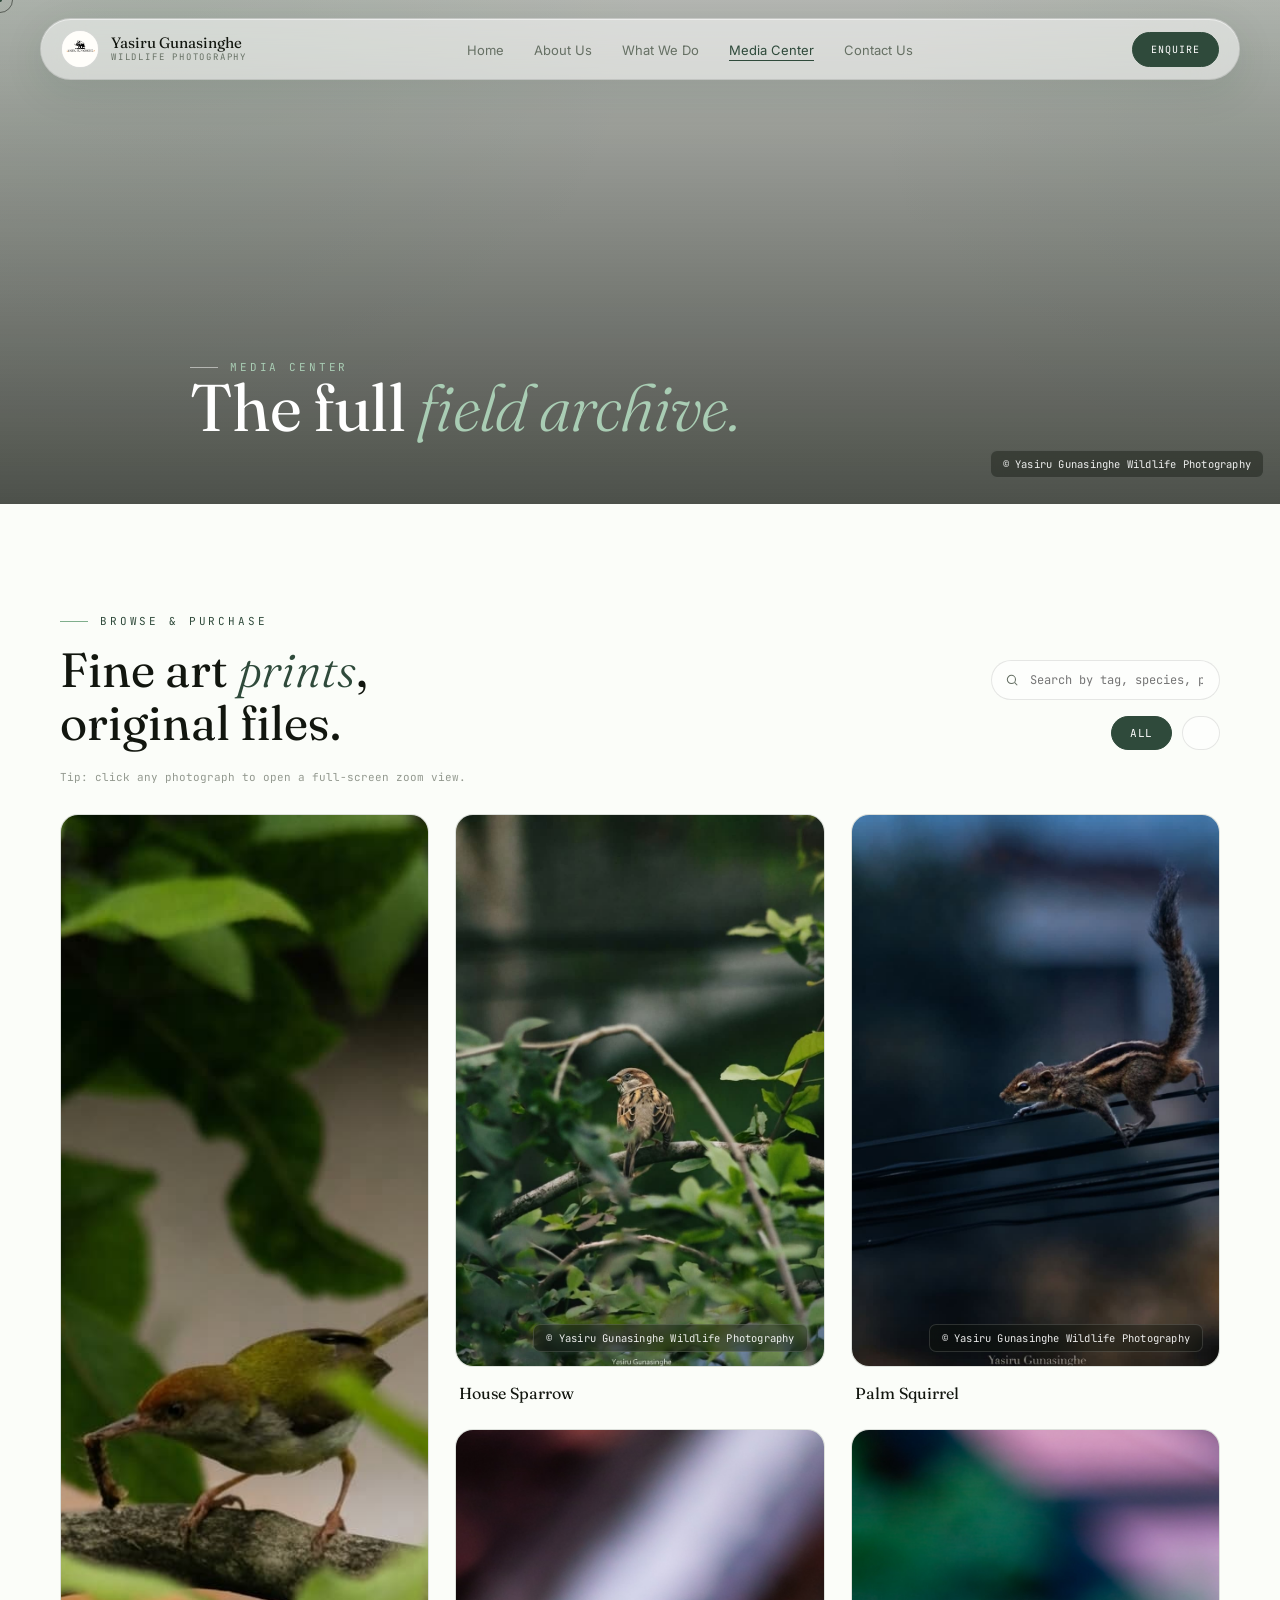
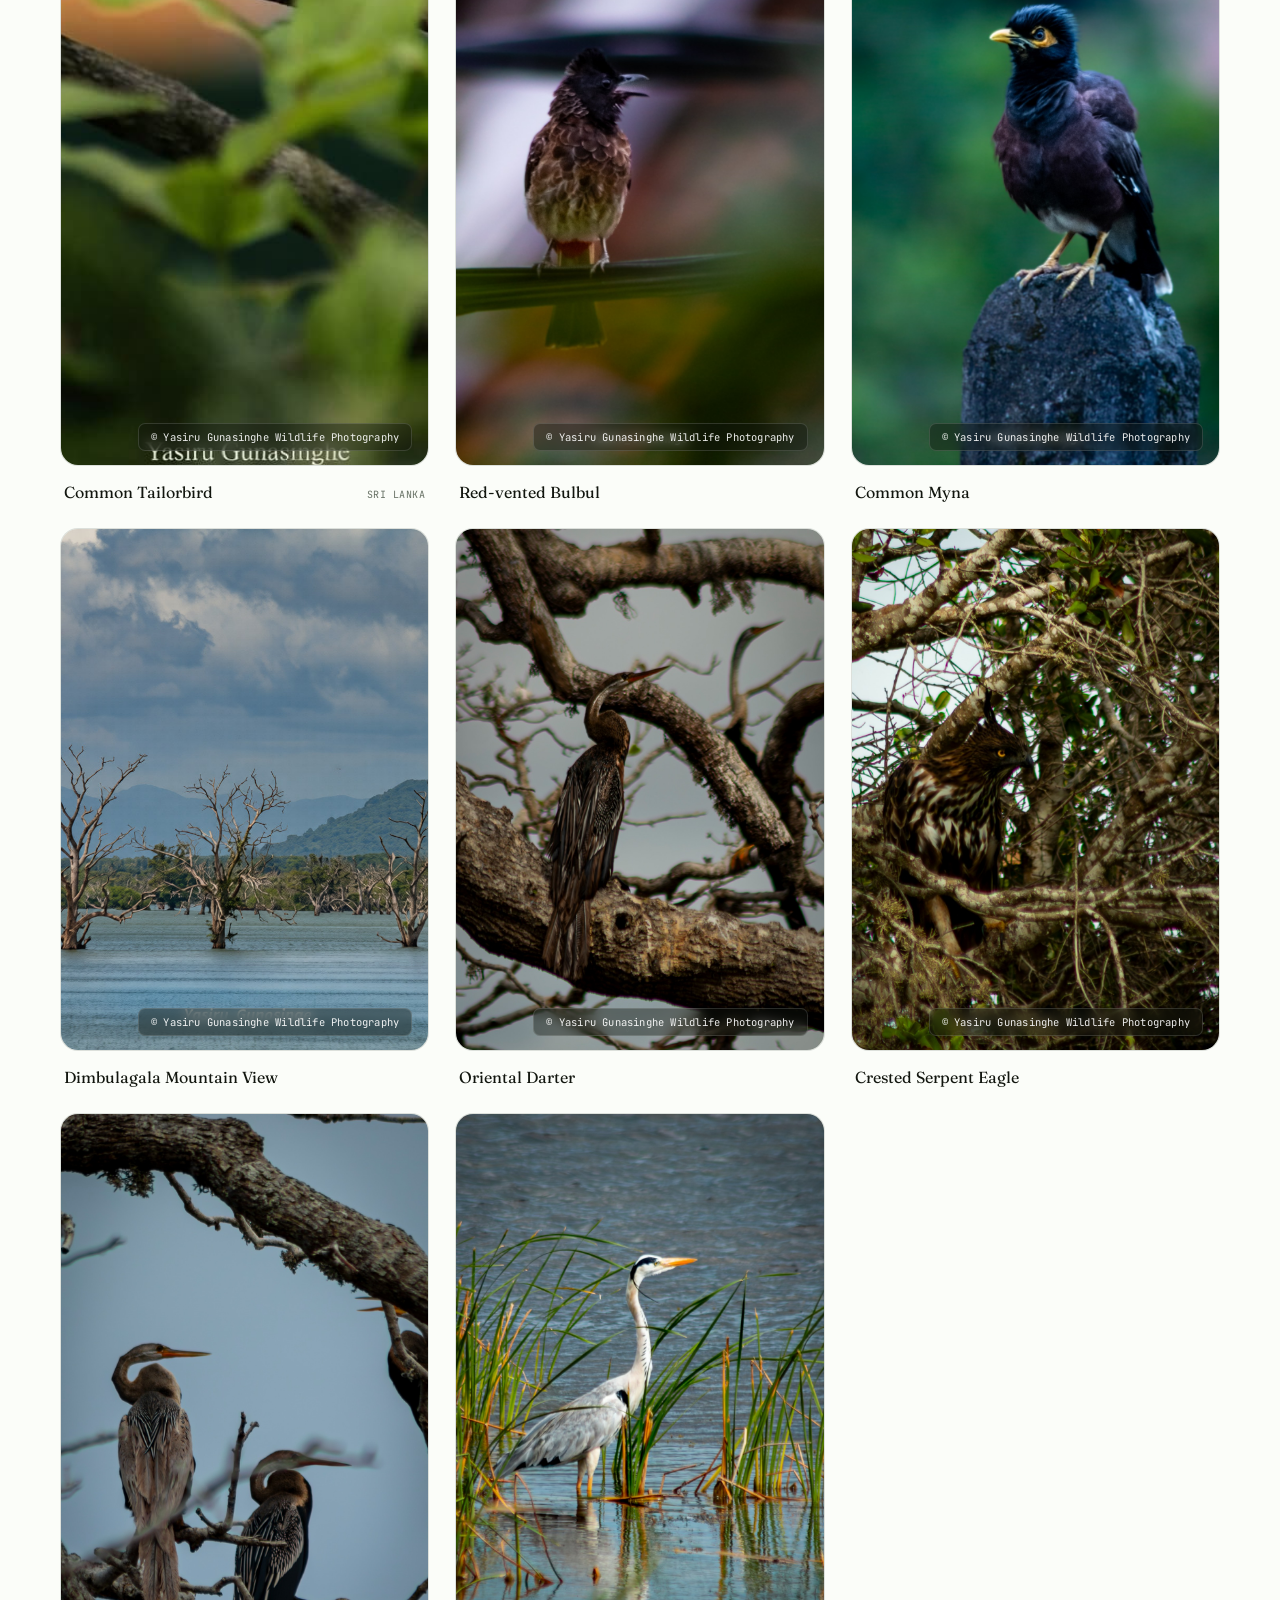
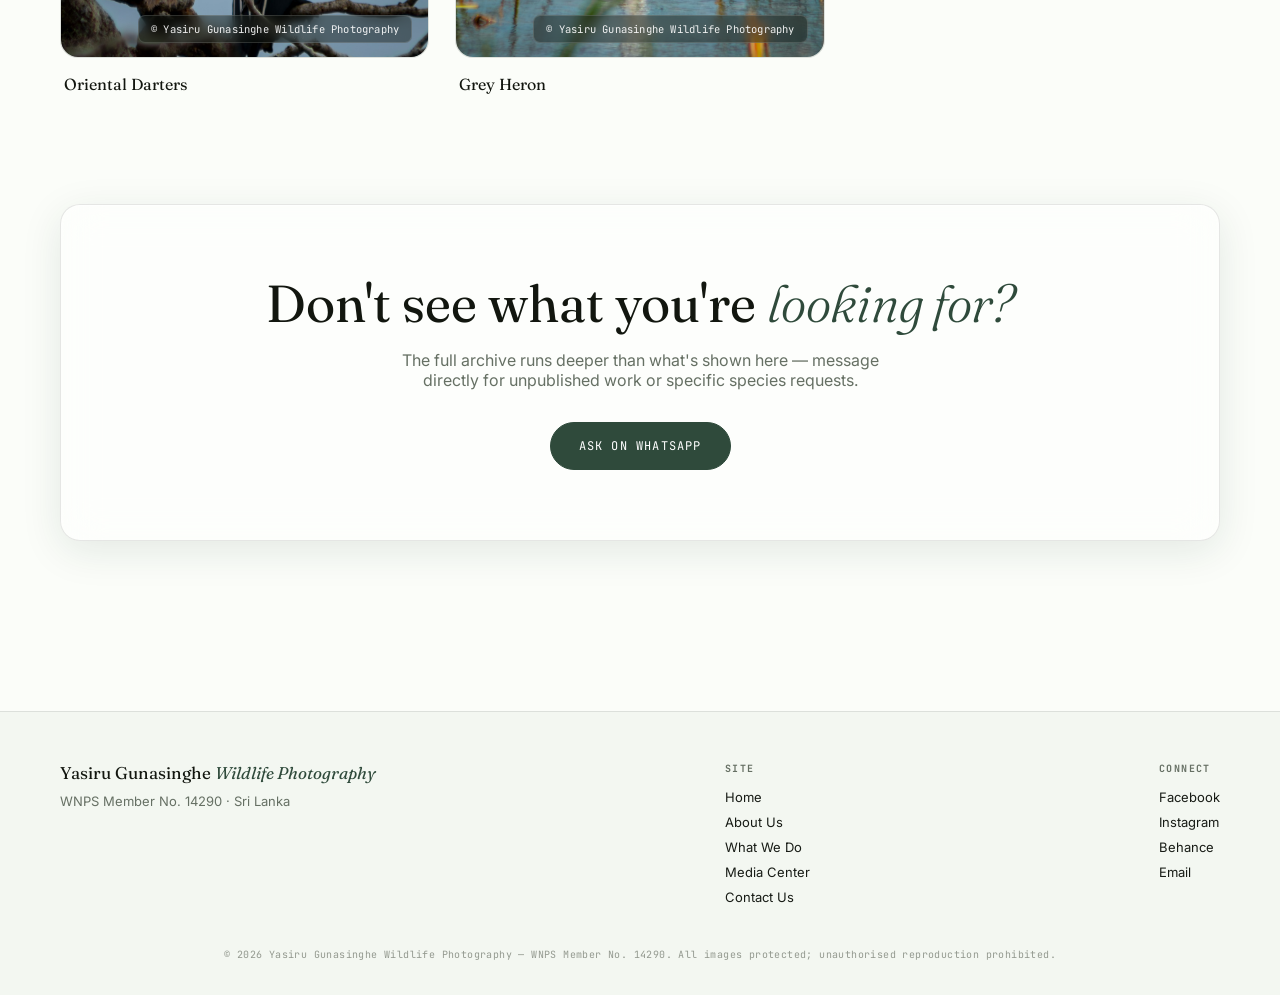
==== commit 5410b542: "Add photo card for Grey Heron" ====
--- a/gallery.html
+++ b/gallery.html
@@ -357,6 +357,34 @@
       </article>
 
 
+ <!-- ---- PHOTO CARD 10 ---- -->
+      <article class="photo-card">
+        <div class="photo-frame lightbox-item"
+             data-photo-title="Grey Heron"
+             data-photo-location=" Bundala,Sri Lanka"
+           
+             data-photo-id="YG-010">
+          <img src="Grey Heron.jpg" alt="Bundala National Park">
+          <div class="overlay-top">
+            <span class="id-tag">YG-010</span>
+            <span class="protected-tag"><svg viewBox="0 0 24 24" fill="none" stroke="currentColor" stroke-width="1.8"><path d="M12 2l7 4v6c0 5-3.4 8-7 10-3.6-2-7-5-7-10V6l7-4z"/></svg>PROTECTED</span>
+          </div>
+          <div class="media-overlay">
+            <div class="overlay-info">
+              <h3>Trio of the Canopy (Oriental Darters)</h3>
+              <div class="overlay-meta">Sri Lanka</div>
+              <div class="buy-row">
+               
+                <button class="buy-btn" type="button" data-photo-title="Grey Heron" data-photo-id="YG-010" data-photo-location=" Sri Lanka">
+                  <svg viewBox="0 0 24 24" fill="currentColor" width="13" height="13"><path d="M12.04 2C6.58 2 2.13 6.45 2.13 11.91c0 1.75.46 3.45 1.33 4.95L2.05 22l5.28-1.38a9.87 9.87 0 004.71 1.2h.01c5.46 0 9.91-4.45 9.91-9.91 0-2.65-1.03-5.14-2.9-7.01A9.82 9.82 0 0012.04 2z"/></svg>
+                  Buy Now
+                </button>
+              </div>
+            </div>
+          </div>
+        </div>
+        <div class="photo-caption"><span class="cap-title">Grey Heron</span><span class="cap-loc"></span></div>
+      </article>
 
       
     
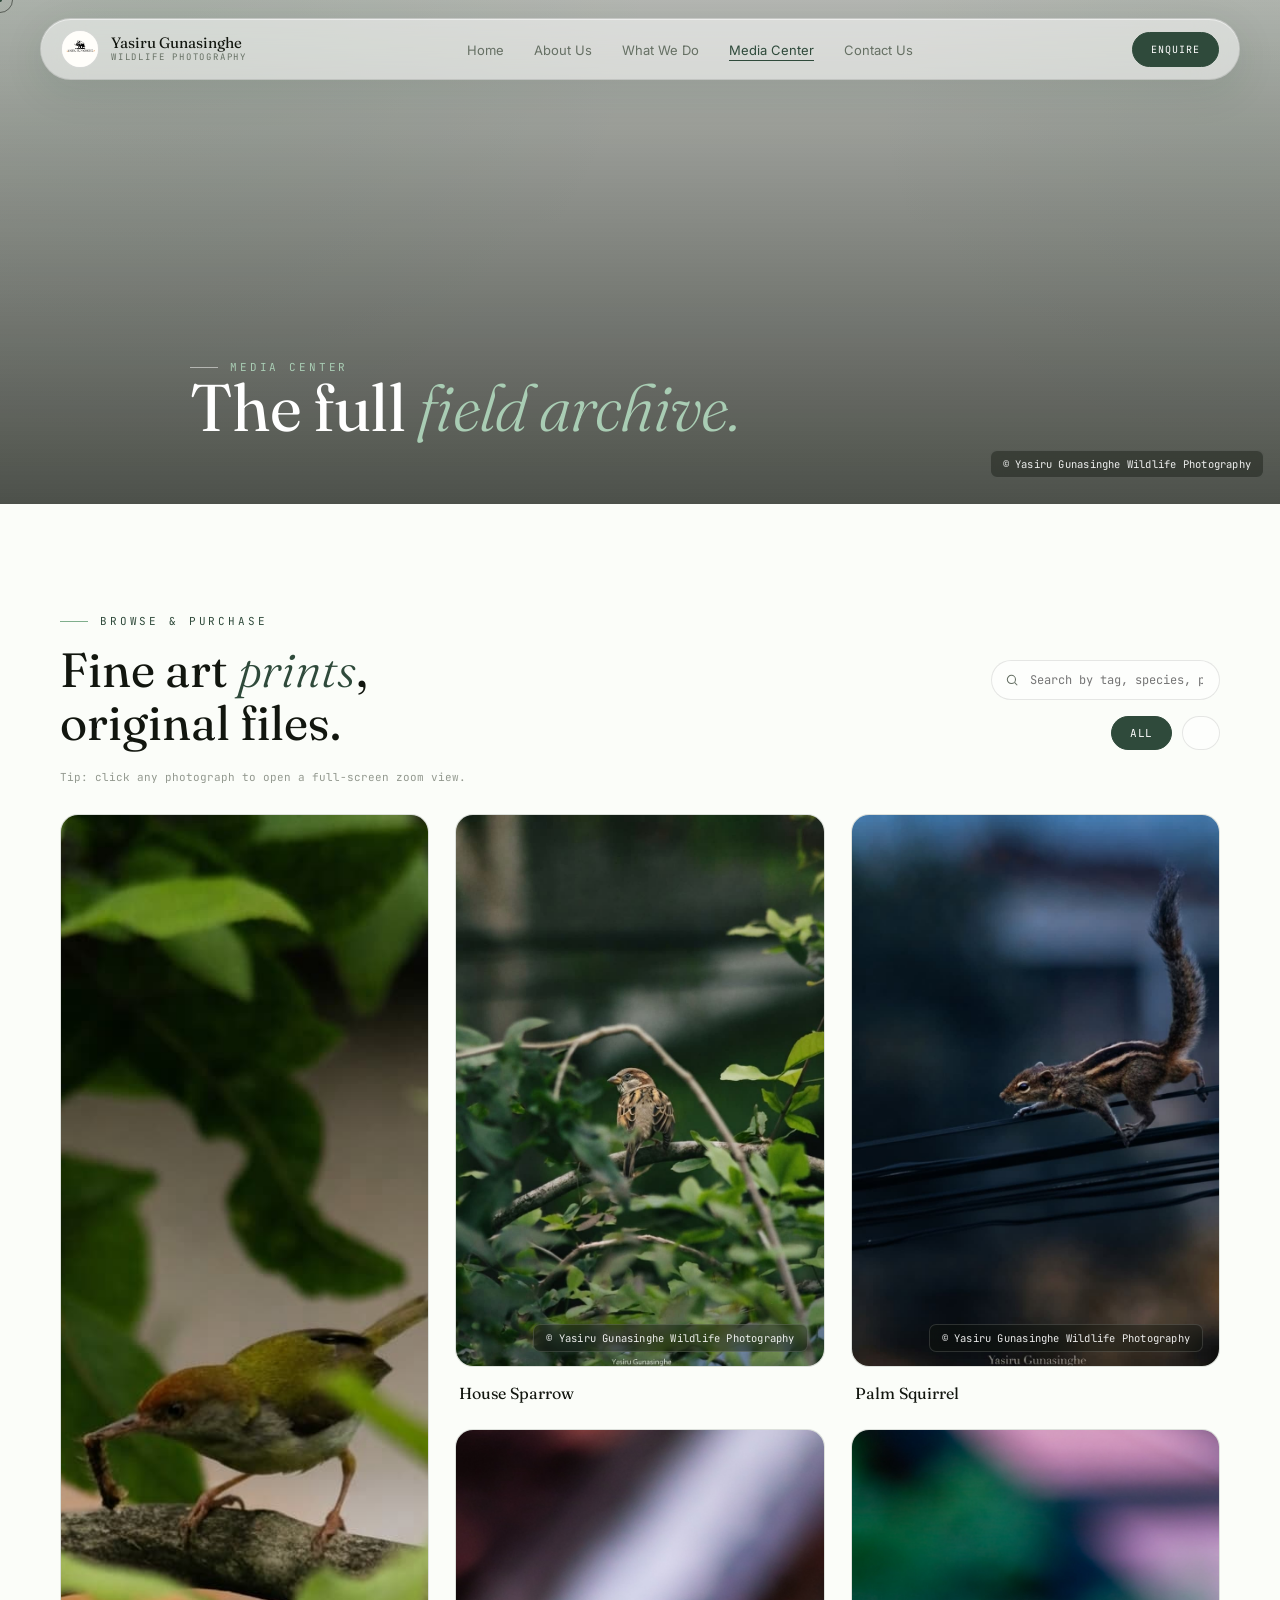
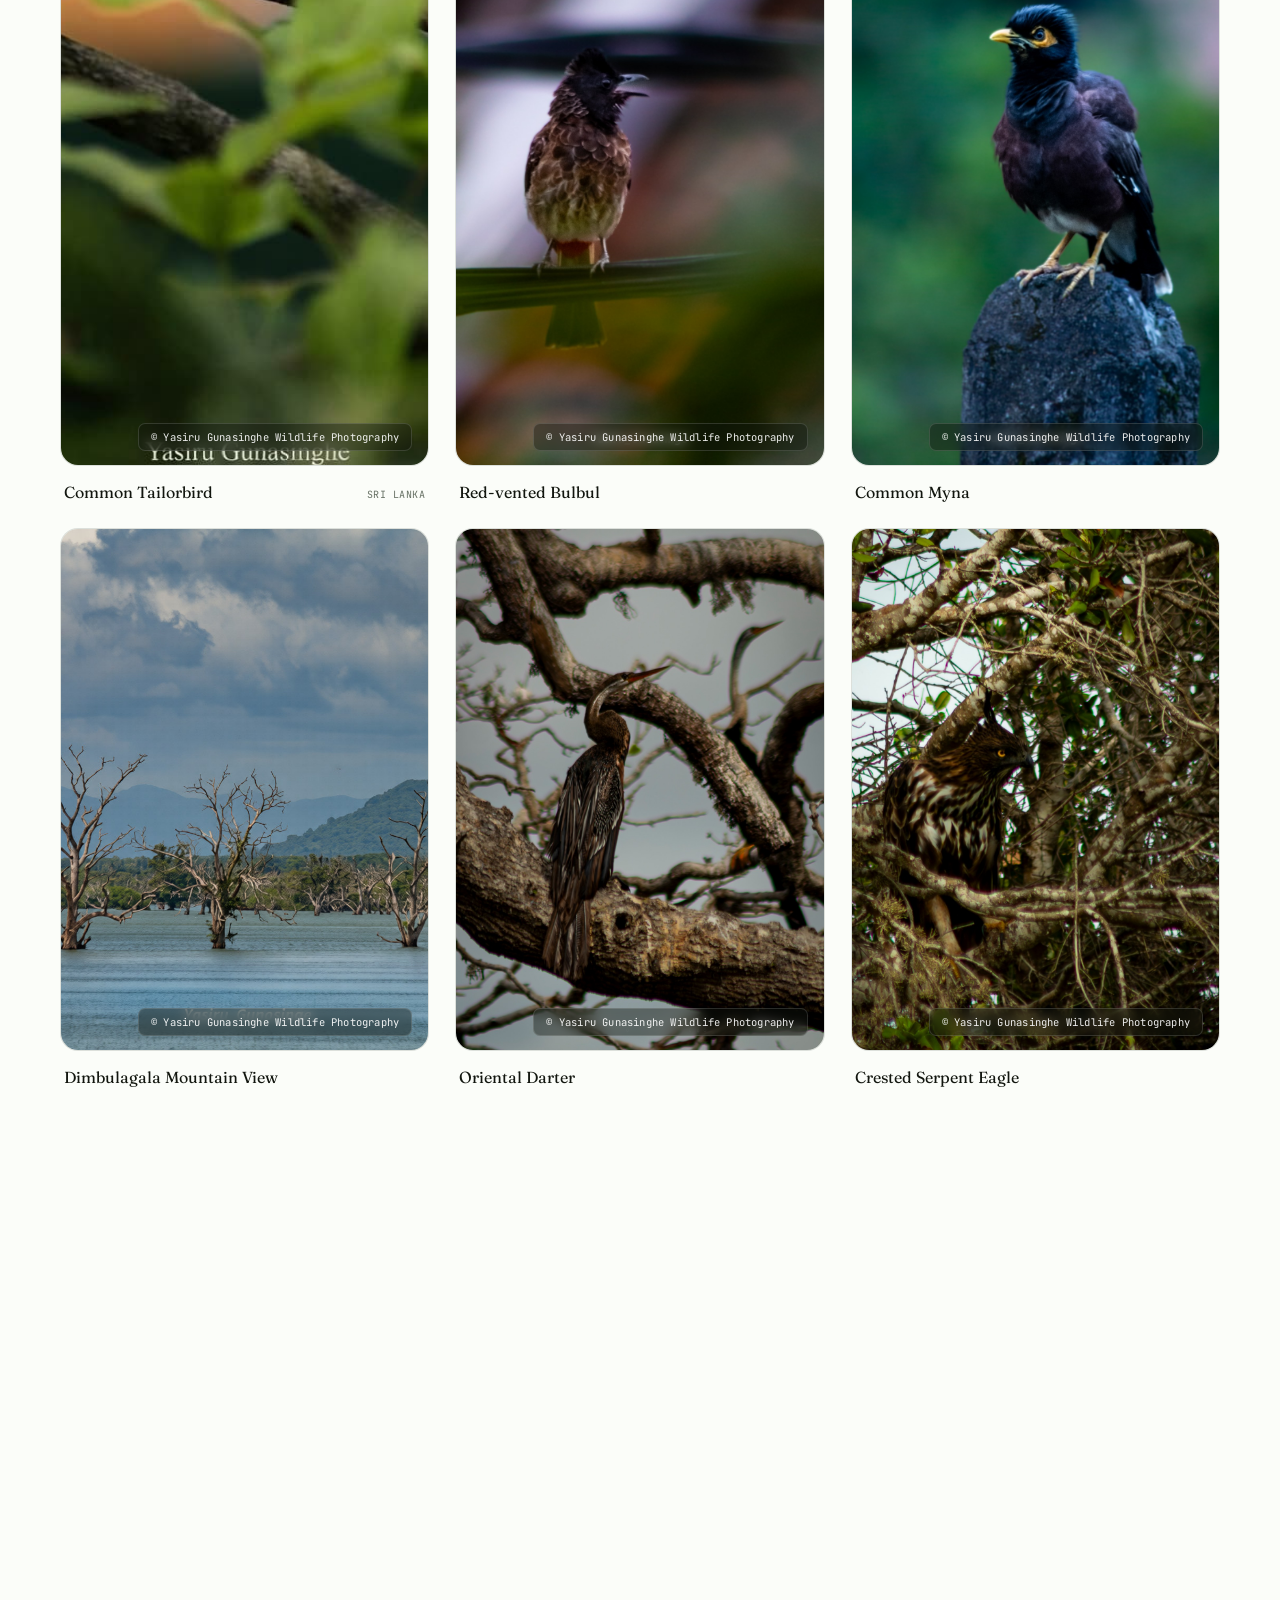
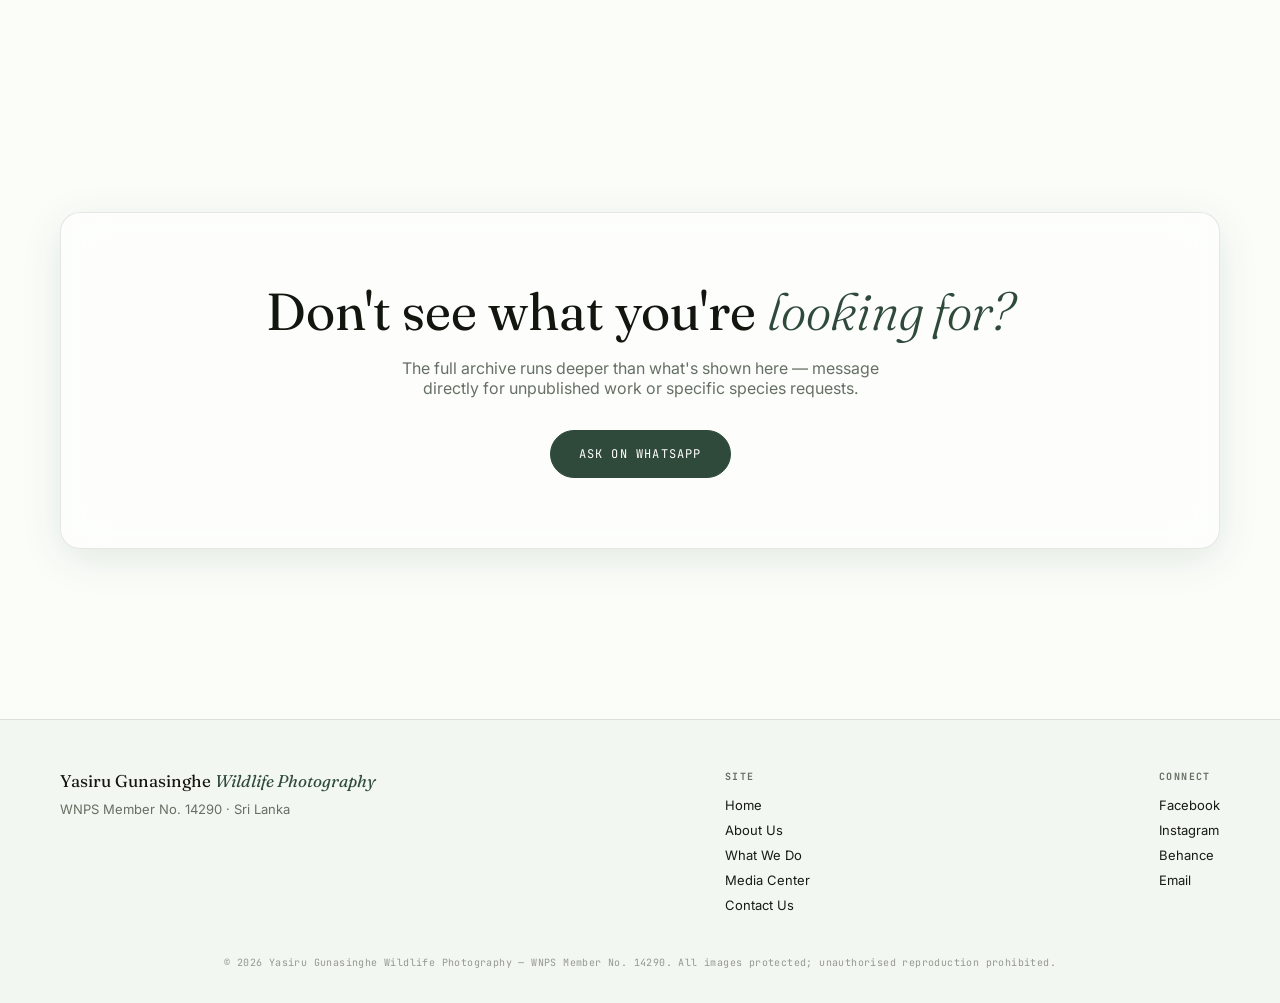
==== commit 0e28ba75: "Add photo card for Toque Macaque" ====
--- a/gallery.html
+++ b/gallery.html
@@ -386,6 +386,37 @@
         <div class="photo-caption"><span class="cap-title">Grey Heron</span><span class="cap-loc"></span></div>
       </article>
 
+
+             <!-- ---- PHOTO CARD 11 ---- -->
+      <article class="photo-card">
+        <div class="photo-frame lightbox-item"
+             data-photo-title="Toque Macaque"
+             data-photo-location=" Bundala,Sri Lanka"
+           
+             data-photo-id="YG-011">
+          <img src="Toque Macaque.jpg" alt="Bundala National Park">
+          <div class="overlay-top">
+            <span class="id-tag">YG-011</span>
+            <span class="protected-tag"><svg viewBox="0 0 24 24" fill="none" stroke="currentColor" stroke-width="1.8"><path d="M12 2l7 4v6c0 5-3.4 8-7 10-3.6-2-7-5-7-10V6l7-4z"/></svg>PROTECTED</span>
+          </div>
+          <div class="media-overlay">
+            <div class="overlay-info">
+              <h3>The Golden Spectator (Toque Macaque)</h3>
+              <div class="overlay-meta">Sri Lanka</div>
+              <div class="buy-row">
+               
+                <button class="buy-btn" type="button" data-photo-title="Toque Macaque" data-photo-id="YG-011" data-photo-location=" Sri Lanka">
+                  <svg viewBox="0 0 24 24" fill="currentColor" width="13" height="13"><path d="M12.04 2C6.58 2 2.13 6.45 2.13 11.91c0 1.75.46 3.45 1.33 4.95L2.05 22l5.28-1.38a9.87 9.87 0 004.71 1.2h.01c5.46 0 9.91-4.45 9.91-9.91 0-2.65-1.03-5.14-2.9-7.01A9.82 9.82 0 0012.04 2z"/></svg>
+                  Buy Now
+                </button>
+              </div>
+            </div>
+          </div>
+        </div>
+        <div class="photo-caption"><span class="cap-title">Toque Macaque</span><span class="cap-loc"></span></div>
+      </article>
+
+
       
     
     </div>
